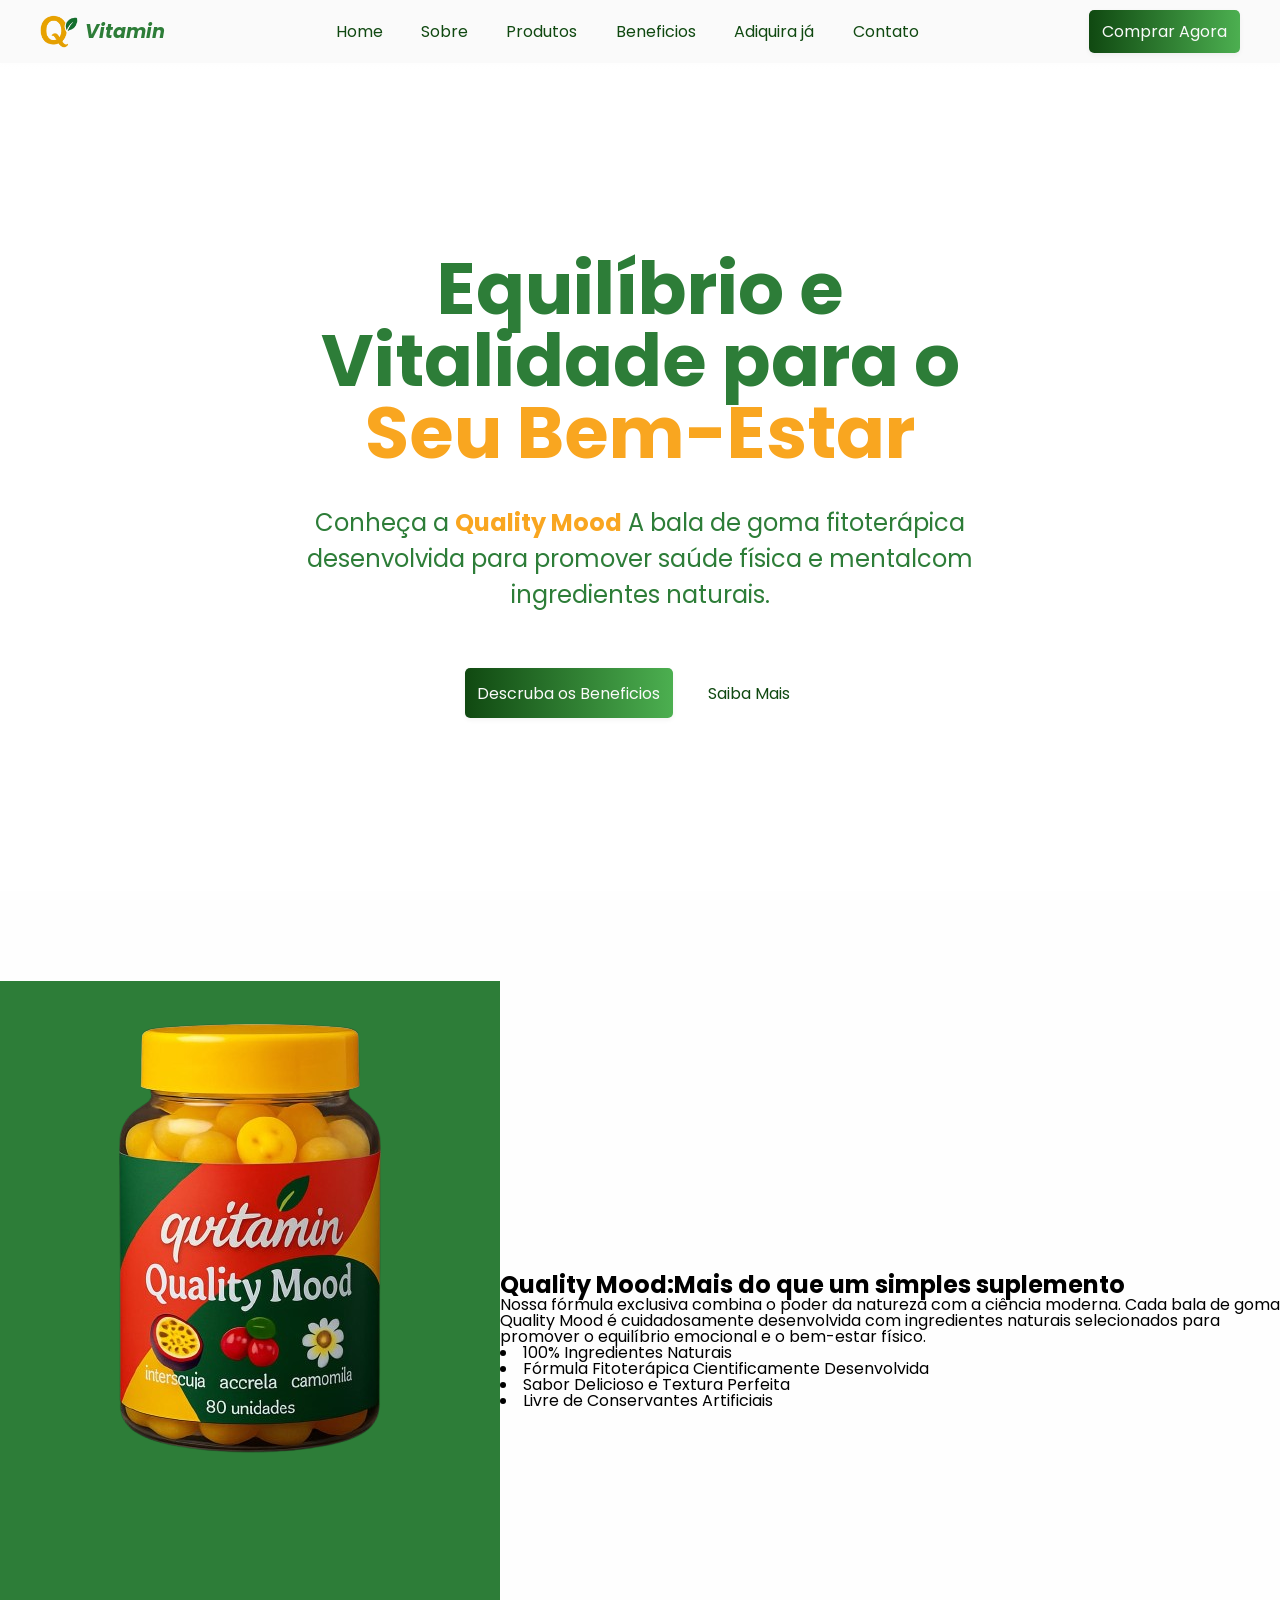
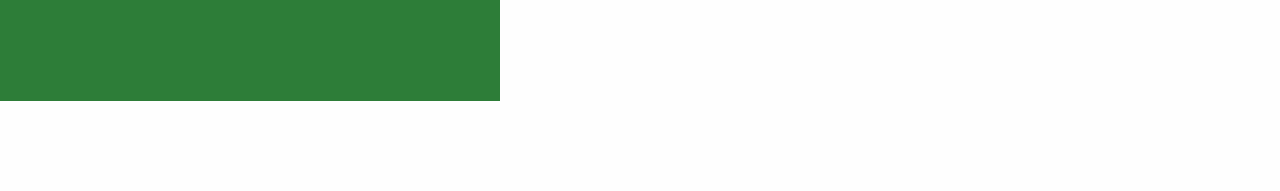
==== src/index.html @ 5e4db351 "create" ====
<!DOCTYPE html>
<html lang="pt-br">

<head>
    <meta charset="UTF-8">
    <meta name="viewport" content="width=device-width, initial-scale=1.0">
    <meta name="description" content="Qvitamin apresenta o Quality Mood, a bala de goma fitoterápica feita com ingredientes naturais como maracujá, acerola e camomila. Promove equilíbrio, bem-estar, mais disposição e tranquilidade no dia a dia. Descubra uma forma saudável e deliciosa de cuidar de você.">
    <link rel="stylesheet" href="../css/reset.css">
    <link rel="stylesheet" href="../css/style.css">
    <link rel="stylesheet" href="../css/default.css">
    <link rel="preconnect" href="https://fonts.googleapis.com">
    <link rel="preconnect" href="https://fonts.gstatic.com" crossorigin>
    <link href="https://fonts.googleapis.com/css2?family=Poppins:ital,wght@0,100;0,200;0,300;0,400;0,500;0,600;0,700;0,800;0,900;1,100;1,200;1,300;1,400;1,500;1,600;1,700;1,800;1,900&display=swap" rel="stylesheet">
    <title>QVitamin</title>
</head>

<body>
    <header>
        <nav>
            <div class="logo">
                <img src="../assets/img/logo.png" alt="Logo da QVitamin">
                <span>Vitamin</span>
            </div>
            <ul>
                <li><a href="#">Home</a></li>
                <li><a href="#">Sobre</a></li>
                <li><a href="#">Produtos</a></li>
                <li><a href="#">Beneficios</a></li>
                <li><a href="#">Adiquira já</a></li>
                <li><a href="#">Contato</a></li>
            </ul>
            <a href="#" class="btn_default">Comprar Agora</a>
        </nav>
    </header>
    <main>
        <section class="hero">
            <div class="hero-section">
                <h1>Equilíbrio e Vitalidade para o <span>Seu Bem-Estar</span></h1>
                <p>Conheça a <span>Quality Mood</span> A bala de goma fitoterápica desenvolvida
                    para promover saúde física e mentalcom ingredientes naturais.</p>
                <a href="#" class="btn_default">Descruba os Beneficios</a>
                <a href="#" class="btn_second">Saiba Mais</a>
            </div>
        </section>
        <section class="section-about">
            <figure>
                <img src="../assets/img/real-product.png" alt="Imagem do produto Quality Mood">
            </figure>
            <aside class="text-about">
                <h2>Quality Mood:Mais do que um simples suplemento</h2>
                <p>
                    Nossa fórmula exclusiva combina o poder da natureza com a ciência moderna. Cada bala de goma 
                    Quality Mood é cuidadosamente desenvolvida com ingredientes naturais selecionados para promover 
                    o equilíbrio emocional e o bem-estar físico.
                </p>
                <li>100% Ingredientes Naturais</li>
                <li>Fórmula Fitoterápica Cientificamente Desenvolvida</li>
                <li>Sabor Delicioso e Textura Perfeita</li>
                <li>Livre de Conservantes Artificiais</li>
            </aside>
        </section>
    </main>
    <footer>

    </footer>
</body>

</html>
---- css/style.css ----
/* Animação para o Texto */
@keyframes fadeUp {
    from {
        opacity: 0;
        transform: translateY(2vi);
        /* começa mais abaixo */
    }

    to {
        opacity: 1;
        transform: translateY(0);
        /* posição normal */
    }
}

/* Global Styles */
body {
    font-family: 'Poppins', sans-serif;
    margin: 0;
    padding: 0;
}

/* Header Styles */
header {
    background-color: #fafafa;
    color: #104911;
    text-align: center;
    padding: 10px 40px;
    box-shadow: 0 2px 5px rgba(0, 0, 0, 0.05);
}
nav {
    display: flex;
    justify-content: space-between;
    align-items: center;
}
nav ul {
    list-style: none;
    display: flex;
    gap: 3vi;
}
nav ul li a {
    text-decoration: none;
    font-size: 1rem;
    transition: color 0.3s;
    color: #104911;
}
nav ul li a:hover {
    color: #4CAF50;
    font-weight: bold;
}

/*Logo Styles*/
.logo {
    display: flex;
    align-items: center;
    gap: 0.5vi;
}
.logo img {
    width: 3vi;
}
.logo span {
    font-weight: bold;
    font-style: italic;
    color: #2d7d38;
    font-size: 1.2rem;
}

/* Button Styles */
.btn_default {
    background: linear-gradient(90deg, #104911, #4CAF50);
    color: #fafafa;
    padding: 1.5vb 1vi;
    border-radius: 0.4vi;
    box-shadow: 0 2px 5px rgba(0, 0, 0, 0.05);
    text-decoration: none;
    transition: 0.5s;
}
.btn_default:hover {
    transform: scale(1.02);
    transition: 0.3s;
    font-weight: bold;
}

/* Main Content Styles */
.hero {
    width: 100vi;
    height: 92vb;
    display: flex;
    align-items: center;
    flex-direction: column;
    justify-content: center;
    background-image: linear-gradient(rgba(255, 255, 255, 0.933), rgba(255, 255, 255, 0.801)), url(../assets/img/img_Content_1.jpg);
    background-size: cover;
    background-position: center;
    background-repeat: no-repeat;
    background-attachment: fixed;
}
.hero-section {
    width: 55vi;
    text-align: center;
    position: relative;
    color: #2d7d38;
}
.hero-section h1 {
    font-size: 4.5rem;
    margin-bottom: 4vb;
    animation: fadeUp 1.5s ease-out;
}
.hero-section h1 span {
    color: #F9A620;
}
.hero-section p {
    font-size: 1.5rem;
    line-height: 2rem;
    line-height: 1.5;
    margin-bottom: 8vb;
    animation: fadeUp 1.5s ease-out;
}
.hero-section p span {
    font-weight: bold;
    color: #F9A620;
}
.hero-section a {
    margin: 0.2vi;
}
.btn_second {
    background: rgba(255, 255, 255, 0.9);
    color: #104911;
    padding: 1.5vb 2vi;
    border-radius: 6px;
    text-decoration: none;
    transition: 0.5s;
}
.btn_second:hover {
    background: #F9A620;
    color: #fafafa;
    transform: scale(1.02);
    transition: 0.3s;
    font-weight: bold;
}

/*Section-About */
.section-about {
    width: 100vi;
    height: 100vb;
    display: flex;
    align-items: center;
    justify-content: center;
    background-color: #fefefe;
}
.section-about figure {
    width: 55vi;
    height: 80vb;
    background-color: #2d7d38;
}
---- css/default.css ----
h1 {
  font-size: 2rem; /* tamanho base para qualquer h1 */
  font-weight: bold;
}

h2 {
  font-size: 1.5rem;
  font-weight: bold;
}

h3 {
  font-size: 1.25rem;
  font-weight: bold;
}
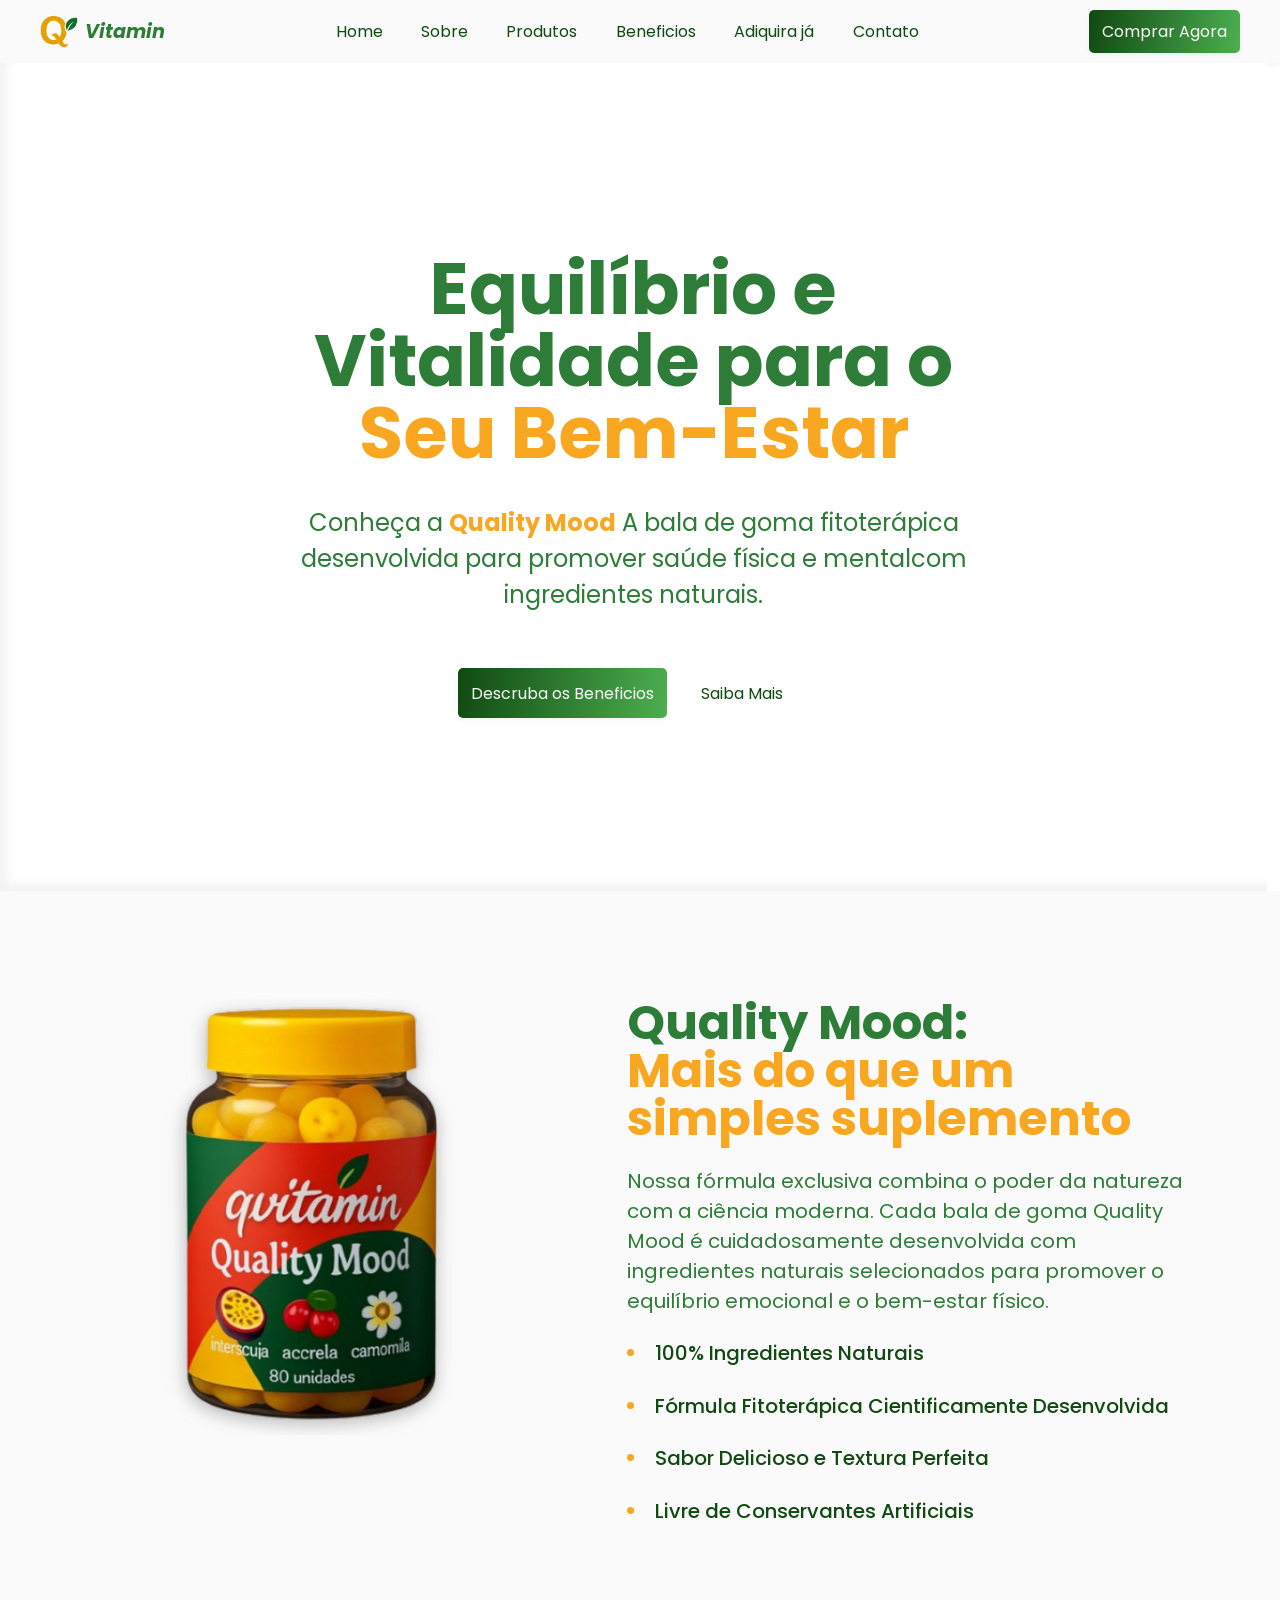
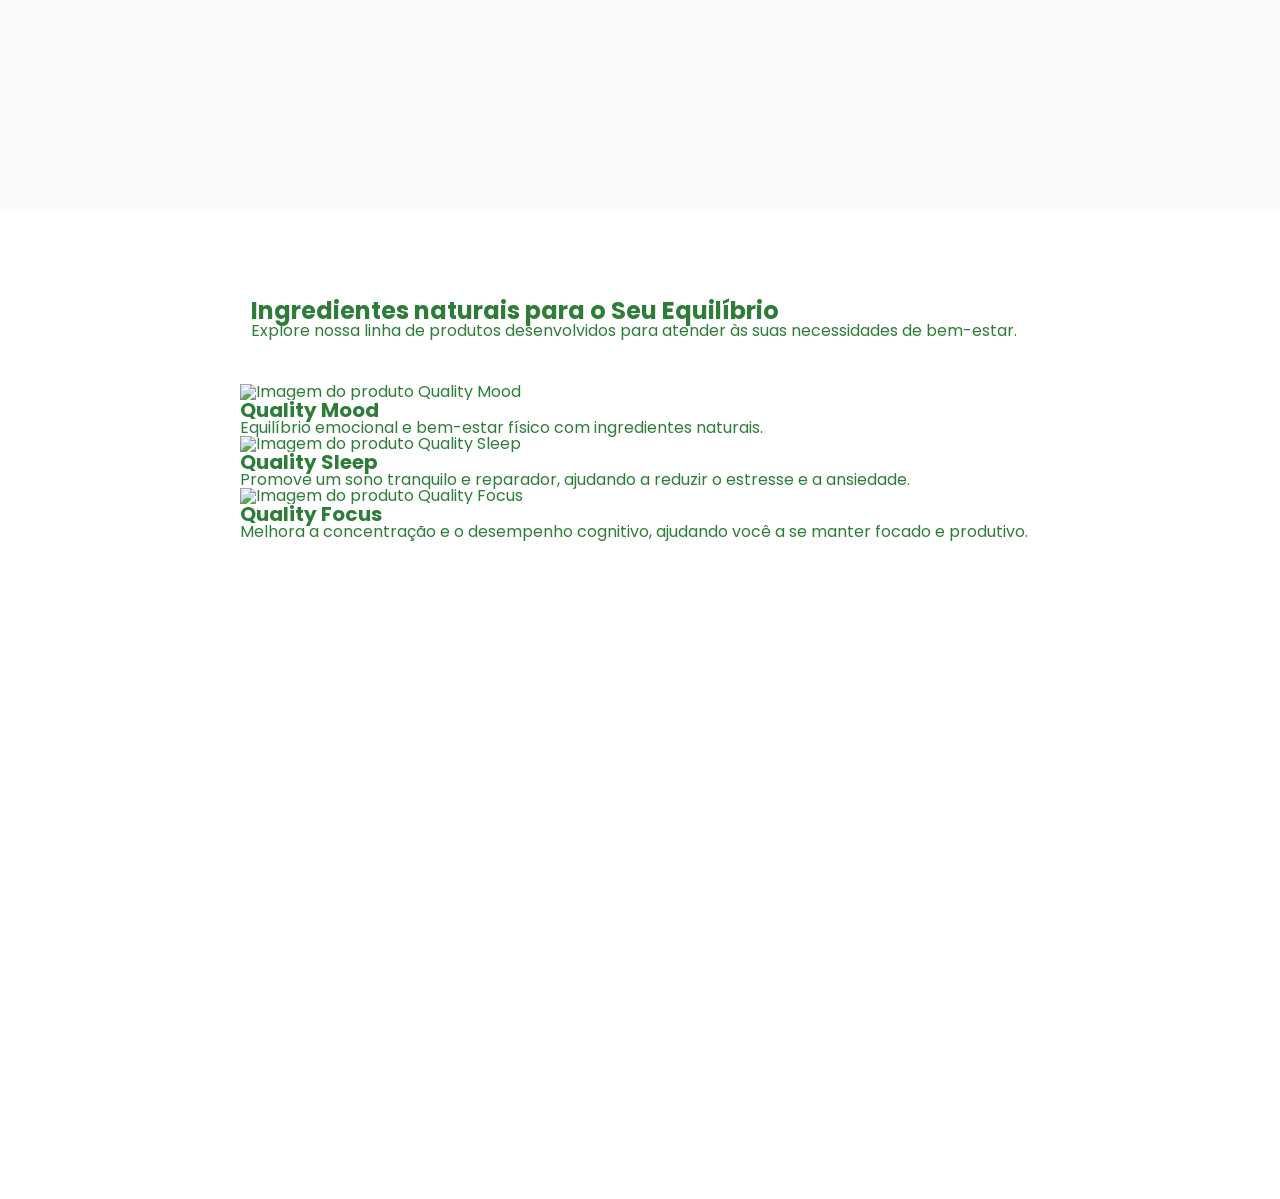
==== commit e5fabfba: "section-products" ====
--- a/src/index.html
+++ b/src/index.html
@@ -15,7 +15,7 @@
 </head>
 
 <body>
-    <header>
+    <header class="header-default">
         <nav>
             <div class="logo">
                 <img src="../assets/img/logo.png" alt="Logo da QVitamin">
@@ -44,10 +44,11 @@
         </section>
         <section class="section-about">
             <figure>
-                <img src="../assets/img/real-product.png" alt="Imagem do produto Quality Mood">
+                <img src="../assets/img/real-product.svg" alt="Imagem do produto Quality Mood">
             </figure>
-            <aside class="text-about">
-                <h2>Quality Mood:Mais do que um simples suplemento</h2>
+            <aside>
+                <h2>Quality Mood:</h2>  
+                <h2><span>Mais do que um simples suplemento</span></h2>
                 <p>
                     Nossa fórmula exclusiva combina o poder da natureza com a ciência moderna. Cada bala de goma 
                     Quality Mood é cuidadosamente desenvolvida com ingredientes naturais selecionados para promover 
@@ -59,6 +60,33 @@
                 <li>Livre de Conservantes Artificiais</li>
             </aside>
         </section>
+        <section class="section-products">
+            <header>
+                <h2>
+                    Ingredientes naturais
+                    <span>para o Seu Equilíbrio</span>
+                </h2>
+                <p>Explore nossa linha de produtos desenvolvidos para atender às suas necessidades de bem-estar.</p>
+            </header>
+            <div class="product-cards">
+                <article class="card">
+                    <img src="../assets/img/product-1.svg" alt="Imagem do produto Quality Mood">
+                    <h3>Quality Mood</h3>
+                    <p>Equilíbrio emocional e bem-estar físico com ingredientes naturais.</p>
+                </article>
+                <article class="card">
+                    <img src="../assets/img/product-2.svg" alt="Imagem do produto Quality Sleep">
+                    <h3>Quality Sleep</h3>
+                    <p>Promove um sono tranquilo e reparador, ajudando a reduzir o estresse e a ansiedade.</p>
+                </article>
+                <article class="card">
+                    <img src="../assets/img/product-3.svg" alt="Imagem do produto Quality Focus">
+                    <h3>Quality Focus</h3>
+                    <p>Melhora a concentração e o desempenho cognitivo, ajudando você a se manter focado e produtivo.</p>
+                </article>
+            </div>
+            
+        </section>
     </main>
     <footer>
 
--- a/css/style.css
+++ b/css/style.css
@@ -2,10 +2,9 @@
 @keyframes fadeUp {
     from {
         opacity: 0;
-        transform: translateY(2vi);
+        transform: translateY(2vw);
         /* começa mais abaixo */
     }
-
     to {
         opacity: 1;
         transform: translateY(0);
@@ -21,7 +20,7 @@
 }
 
 /* Header Styles */
-header {
+.header-default {
     background-color: #fafafa;
     color: #104911;
     text-align: center;
@@ -36,7 +35,7 @@
 nav ul {
     list-style: none;
     display: flex;
-    gap: 3vi;
+    gap: 3vw;
 }
 nav ul li a {
     text-decoration: none;
@@ -53,10 +52,10 @@
 .logo {
     display: flex;
     align-items: center;
-    gap: 0.5vi;
+    gap: 0.5vw;
 }
 .logo img {
-    width: 3vi;
+    width: 3vw;
 }
 .logo span {
     font-weight: bold;
@@ -67,10 +66,10 @@
 
 /* Button Styles */
 .btn_default {
-    background: linear-gradient(90deg, #104911, #4CAF50);
+    background: linear-gradient(99deg, #104911, #4CAF50);
     color: #fafafa;
-    padding: 1.5vb 1vi;
-    border-radius: 0.4vi;
+    padding: 1.5vh 1vw;
+    border-radius: 0.4vw;
     box-shadow: 0 2px 5px rgba(0, 0, 0, 0.05);
     text-decoration: none;
     transition: 0.5s;
@@ -83,8 +82,8 @@
 
 /* Main Content Styles */
 .hero {
-    width: 100vi;
-    height: 92vb;
+    width: 99vw;
+    height: 92vh;
     display: flex;
     align-items: center;
     flex-direction: column;
@@ -94,16 +93,17 @@
     background-position: center;
     background-repeat: no-repeat;
     background-attachment: fixed;
+    box-shadow: inset 7px -7px 10px rgba(0, 0, 0, 0.05);
 }
 .hero-section {
-    width: 55vi;
+    width: 55vw;
     text-align: center;
     position: relative;
     color: #2d7d38;
 }
 .hero-section h1 {
     font-size: 4.5rem;
-    margin-bottom: 4vb;
+    margin-block-end: 4vh;
     animation: fadeUp 1.5s ease-out;
 }
 .hero-section h1 span {
@@ -113,7 +113,7 @@
     font-size: 1.5rem;
     line-height: 2rem;
     line-height: 1.5;
-    margin-bottom: 8vb;
+    margin-block-end: 8vh;
     animation: fadeUp 1.5s ease-out;
 }
 .hero-section p span {
@@ -121,12 +121,12 @@
     color: #F9A620;
 }
 .hero-section a {
-    margin: 0.2vi;
+    margin: 0.2vw;
 }
 .btn_second {
     background: rgba(255, 255, 255, 0.9);
     color: #104911;
-    padding: 1.5vb 2vi;
+    padding: 1.5vh 2vw;
     border-radius: 6px;
     text-decoration: none;
     transition: 0.5s;
@@ -141,15 +141,70 @@
 
 /*Section-About */
 .section-about {
-    width: 100vi;
-    height: 100vb;
-    display: flex;
-    align-items: center;
+    /* width: 99vw; */
+    height: 90vh;
+    display: flex;
+    padding-block-start: 12vh;
     justify-content: center;
-    background-color: #fefefe;
+    background-color: #fafafa;
+    gap: 3vw;
+    color: #2d7d38;
 }
 .section-about figure {
-    width: 55vi;
-    height: 80vb;
-    background-color: #2d7d38;
+    width: 40vw;
+    height: 80vh;
+    display: flex;
+    align-items: start;
+    justify-content: center;
+    /* background-color: #ccc;
+    border-radius: 1vw;
+    box-shadow: 0px 0px 20px 10px rgba(0, 0, 0, 0.05); */
+}
+.section-about figure img {
+    width: 35vw;
+}
+.section-about aside{
+    width: 45vw;
+    padding: 0 2vw;
+    /* background-color: aqua; */
+}
+.section-about aside h2 {
+    font-size: 3rem;
+    color: #2d7d38;
+    animation: fadeUp 1.5s ease-out;
+
+}
+.section-about h2 span {
+    color: #F9A620;
+}
+.section-about p {
+    font-size: 1.25rem;
+    line-height: 2rem;
+    line-height: 1.5;
+    margin-block-start: 2.5vh;
+    animation: fadeUp 1.5s ease-out;
+}
+.section-about aside li{
+    list-style: inside;
+    margin-block-start: 2.5vh;
+    line-height: 1.5;
+    font-size: 1.25rem;
+    font-weight: 500;
+    color: #104911;
+}
+.section-about aside li::marker{
+    color: #F9A620;
+}
+
+/* Product Section */
+.section-products {
+    width: 99vw;
+    min-height: 90vh;
+    display: flex;
+    flex-direction: column;
+    align-items: center;
+    padding-block: 10vh;
+    background-color: #fff;
+    gap: 5vh;
+    color: #2d7d38;
 }
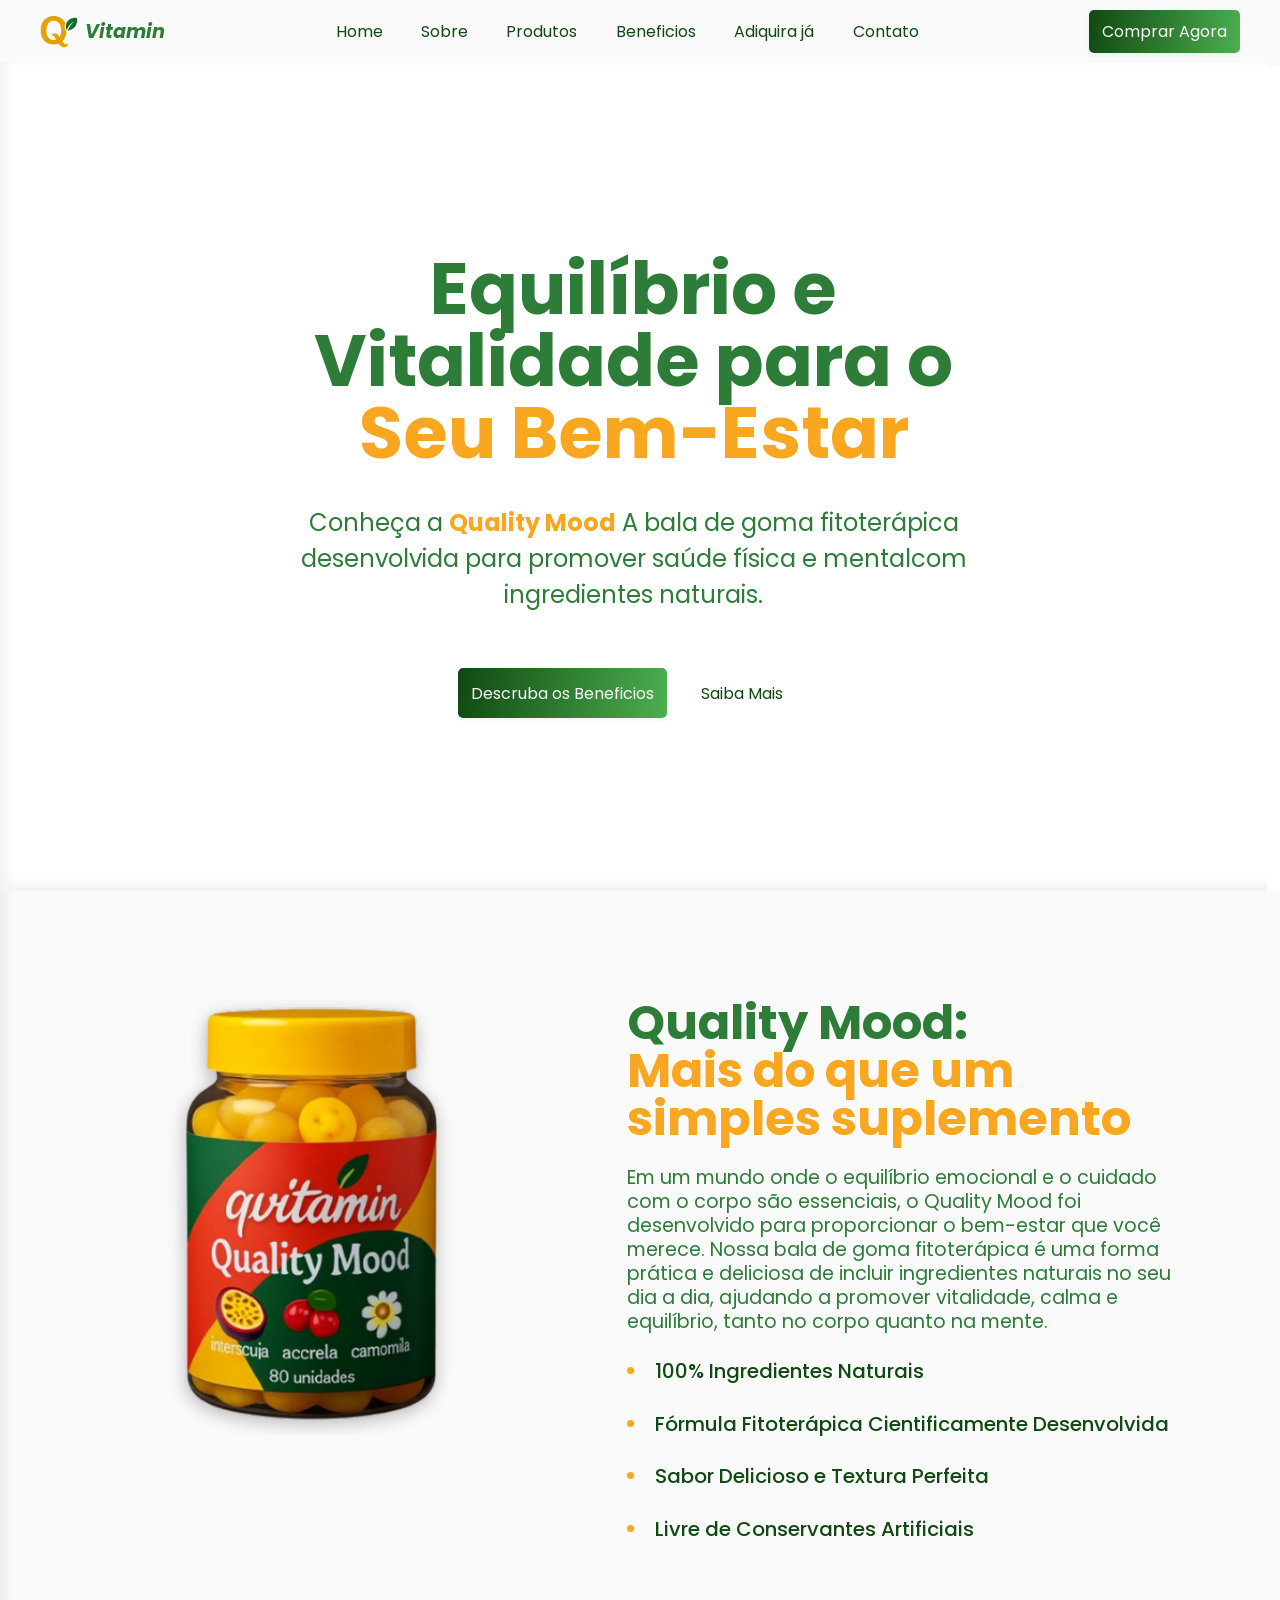
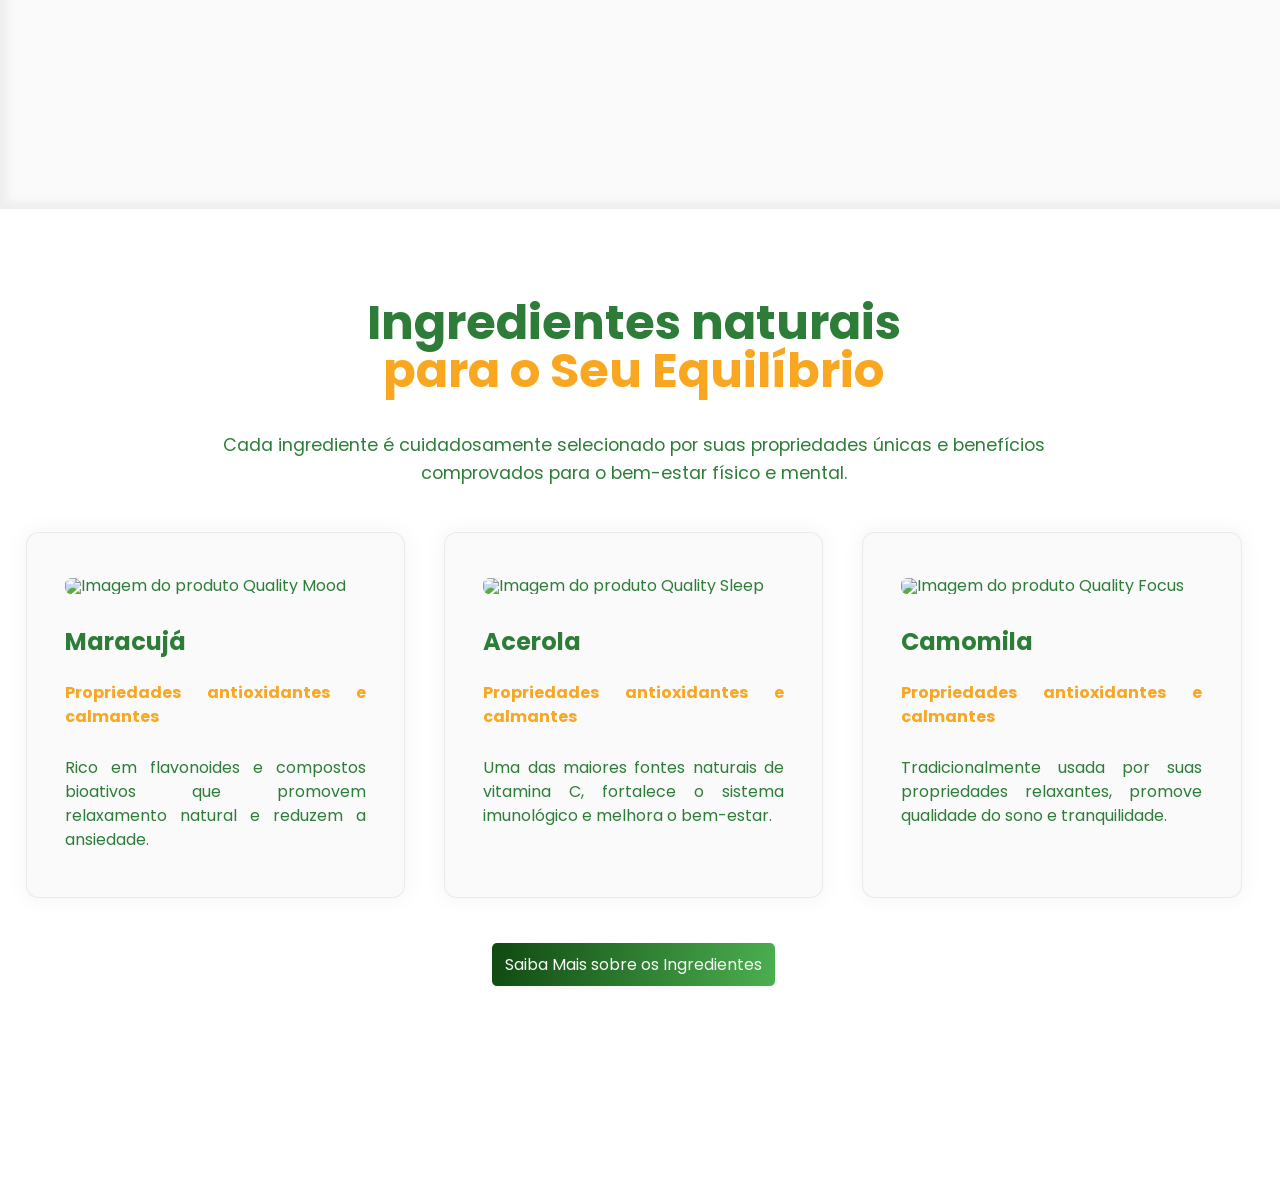
==== commit d887aee1: "concluindo a section products" ====
--- a/src/index.html
+++ b/src/index.html
@@ -4,17 +4,20 @@
 <head>
     <meta charset="UTF-8">
     <meta name="viewport" content="width=device-width, initial-scale=1.0">
-    <meta name="description" content="Qvitamin apresenta o Quality Mood, a bala de goma fitoterápica feita com ingredientes naturais como maracujá, acerola e camomila. Promove equilíbrio, bem-estar, mais disposição e tranquilidade no dia a dia. Descubra uma forma saudável e deliciosa de cuidar de você.">
+    <meta name="description"
+        content="Qvitamin apresenta o Quality Mood, a bala de goma fitoterápica feita com ingredientes naturais como maracujá, acerola e camomila. Promove equilíbrio, bem-estar, mais disposição e tranquilidade no dia a dia. Descubra uma forma saudável e deliciosa de cuidar de você.">
     <link rel="stylesheet" href="../css/reset.css">
     <link rel="stylesheet" href="../css/style.css">
     <link rel="stylesheet" href="../css/default.css">
     <link rel="preconnect" href="https://fonts.googleapis.com">
     <link rel="preconnect" href="https://fonts.gstatic.com" crossorigin>
-    <link href="https://fonts.googleapis.com/css2?family=Poppins:ital,wght@0,100;0,200;0,300;0,400;0,500;0,600;0,700;0,800;0,900;1,100;1,200;1,300;1,400;1,500;1,600;1,700;1,800;1,900&display=swap" rel="stylesheet">
+    <link
+        href="https://fonts.googleapis.com/css2?family=Poppins:ital,wght@0,100;0,200;0,300;0,400;0,500;0,600;0,700;0,800;0,900;1,100;1,200;1,300;1,400;1,500;1,600;1,700;1,800;1,900&display=swap"
+        rel="stylesheet">
     <title>QVitamin</title>
 </head>
 
-<body>
+<body id="home">
     <header class="header-default">
         <nav>
             <div class="logo">
@@ -22,9 +25,9 @@
                 <span>Vitamin</span>
             </div>
             <ul>
-                <li><a href="#">Home</a></li>
-                <li><a href="#">Sobre</a></li>
-                <li><a href="#">Produtos</a></li>
+                <li><a href="#home">Home</a></li>
+                <li><a href="#about">Sobre</a></li>
+                <li><a href="#products">Produtos</a></li>
                 <li><a href="#">Beneficios</a></li>
                 <li><a href="#">Adiquira já</a></li>
                 <li><a href="#">Contato</a></li>
@@ -42,17 +45,18 @@
                 <a href="#" class="btn_second">Saiba Mais</a>
             </div>
         </section>
-        <section class="section-about">
+        <section class="section-about" id="about">
             <figure>
                 <img src="../assets/img/real-product.svg" alt="Imagem do produto Quality Mood">
             </figure>
             <aside>
-                <h2>Quality Mood:</h2>  
-                <h2><span>Mais do que um simples suplemento</span></h2>
+                <h2 class="subtitle">Quality Mood:</h2>
+                <h2 class="subtitle"><span>Mais do que um simples suplemento</span></h2>
                 <p>
-                    Nossa fórmula exclusiva combina o poder da natureza com a ciência moderna. Cada bala de goma 
-                    Quality Mood é cuidadosamente desenvolvida com ingredientes naturais selecionados para promover 
-                    o equilíbrio emocional e o bem-estar físico.
+                    Em um mundo onde o equilíbrio emocional e o cuidado com o corpo são essenciais, o Quality Mood foi
+                    desenvolvido para proporcionar o bem-estar que você merece. Nossa bala de goma fitoterápica é uma
+                    forma prática e deliciosa de incluir ingredientes naturais no seu dia a dia, ajudando a promover
+                    vitalidade, calma e equilíbrio, tanto no corpo quanto na mente.
                 </p>
                 <li>100% Ingredientes Naturais</li>
                 <li>Fórmula Fitoterápica Cientificamente Desenvolvida</li>
@@ -60,32 +64,39 @@
                 <li>Livre de Conservantes Artificiais</li>
             </aside>
         </section>
-        <section class="section-products">
+        <section class="section-products" id="products">
             <header>
-                <h2>
-                    Ingredientes naturais
-                    <span>para o Seu Equilíbrio</span>
-                </h2>
-                <p>Explore nossa linha de produtos desenvolvidos para atender às suas necessidades de bem-estar.</p>
+                <h2 class="subtitle">Ingredientes naturais</h2>
+                <h2 class="subtitle"><span>para o Seu Equilíbrio</span></h2>
+                <p>Cada ingrediente é cuidadosamente selecionado por suas propriedades únicas e benefícios</p>
+                <p>comprovados para o bem-estar físico e mental.</p>
             </header>
-            <div class="product-cards">
-                <article class="card">
-                    <img src="../assets/img/product-1.svg" alt="Imagem do produto Quality Mood">
-                    <h3>Quality Mood</h3>
-                    <p>Equilíbrio emocional e bem-estar físico com ingredientes naturais.</p>
+            <div>
+                <article>
+                    <img src="../assets/img/img_product_maracurjá.jpg" alt="Imagem do produto Quality Mood">
+                    <h2>Maracujá</h2>
+                    <p><span>Propriedades antioxidantes e calmantes</span></p>
+                    <p>Rico em flavonoides e compostos bioativos que promovem relaxamento natural e reduzem a ansiedade.
+                    </p>
                 </article>
-                <article class="card">
-                    <img src="../assets/img/product-2.svg" alt="Imagem do produto Quality Sleep">
-                    <h3>Quality Sleep</h3>
-                    <p>Promove um sono tranquilo e reparador, ajudando a reduzir o estresse e a ansiedade.</p>
+                <article>
+                    <img src="../assets/img/img_product_acerola_3.jpg" alt="Imagem do produto Quality Sleep">
+                    <h2>Acerola</h2>
+                    <p><span>Propriedades antioxidantes e calmantes</span></p>
+                    <p>Uma das maiores fontes naturais de vitamina C, fortalece o sistema imunológico e melhora o
+                        bem-estar.</p>
                 </article>
-                <article class="card">
-                    <img src="../assets/img/product-3.svg" alt="Imagem do produto Quality Focus">
-                    <h3>Quality Focus</h3>
-                    <p>Melhora a concentração e o desempenho cognitivo, ajudando você a se manter focado e produtivo.</p>
+                <article>
+                    <img src="../assets/img/img_product_camomila.jpg" alt="Imagem do produto Quality Focus">
+                    <h2>Camomila</h2>
+                    <p><span>Propriedades antioxidantes e calmantes</span></p>
+                    <p>Tradicionalmente usada por suas propriedades relaxantes, promove qualidade do sono e
+                        tranquilidade.</p>
                 </article>
             </div>
-            
+            <div class="btn_center">
+                <a href="#" class="btn_default">Saiba Mais sobre os Ingredientes</a>
+            </div>
         </section>
     </main>
     <footer>
--- a/css/style.css
+++ b/css/style.css
@@ -18,7 +18,6 @@
     margin: 0;
     padding: 0;
 }
-
 /* Header Styles */
 .header-default {
     background-color: #fafafa;
@@ -149,6 +148,7 @@
     background-color: #fafafa;
     gap: 3vw;
     color: #2d7d38;
+    box-shadow: inset 7px -7px 10px rgba(0, 0, 0, 0.05);
 }
 .section-about figure {
     width: 40vw;
@@ -168,21 +168,10 @@
     padding: 0 2vw;
     /* background-color: aqua; */
 }
-.section-about aside h2 {
-    font-size: 3rem;
-    color: #2d7d38;
-    animation: fadeUp 1.5s ease-out;
-
-}
-.section-about h2 span {
-    color: #F9A620;
-}
 .section-about p {
-    font-size: 1.25rem;
-    line-height: 2rem;
-    line-height: 1.5;
+    font-size: 1.2rem;
+    line-height: 1.5rem;
     margin-block-start: 2.5vh;
-    animation: fadeUp 1.5s ease-out;
 }
 .section-about aside li{
     list-style: inside;
@@ -199,12 +188,66 @@
 /* Product Section */
 .section-products {
     width: 99vw;
-    min-height: 90vh;
+    height: 90vh;
     display: flex;
     flex-direction: column;
     align-items: center;
+    text-align: center;
     padding-block: 10vh;
     background-color: #fff;
-    gap: 5vh;
-    color: #2d7d38;
+    color: #2d7d38;
+}
+.section-products header{
+    width: 99vw;
+}
+.section-products header h2 span{
+    display: block;
+    margin-block-end: 4vh;
+}
+.section-products p{
+    font-size: 1.1rem;
+    line-height: 1.75rem;
+    animation: fadeUp 1.5s ease-out;
+}
+.section-products div{
+    width: 95vw;
+    padding: 5vh 0;
+    display: flex;
+    gap: 3vw;
+    justify-content: space-between;
+}
+.section-products article{
+    width: 30vw;
+    padding: 5vh 3vw;
+    border-radius: 1vw;
+    background-color: #fafafa;
+    border: solid 1px #cccccc59;
+    text-align:justify;
+    box-shadow: 0px 0px 20px 5px rgba(0, 0, 0, 0.03);
+}
+.section-products article:hover{
+    transform: scale(1.02);
+    transition: 0.5s;
+    background-color: #f5ebe04b;
+    box-shadow: 0px 0px 10px 10px rgba(0, 0, 0, 0.05);
+}
+.section-products article img{
+    width: 23.5vw;
+    border-radius: 0.5vw;
+    margin-block-end: 4vh;
+}
+.section-products article p span{
+    font-weight: bold;
+    color: #F9A620;
+}
+.section-products article p{
+    font-size: 1rem;
+    line-height: 1.5rem;
+    margin-block-start: 3vh;
+    color: #2d7d38;
+}
+.section-products .btn_center{
+    display: flex;
+    justify-content: center;
+    padding: 0 0 5vh;
 }
--- a/css/default.css
+++ b/css/default.css
@@ -7,8 +7,15 @@
   font-size: 1.5rem;
   font-weight: bold;
 }
-
 h3 {
-  font-size: 1.25rem;
+  font-size: 1.3rem;
   font-weight: bold;
+}
+.subtitle {
+    font-size: 3rem;
+    color: #2d7d38;
+    animation: fadeUp 1.5s ease-out;
+}
+.subtitle span {
+    color: #F9A620;
 }
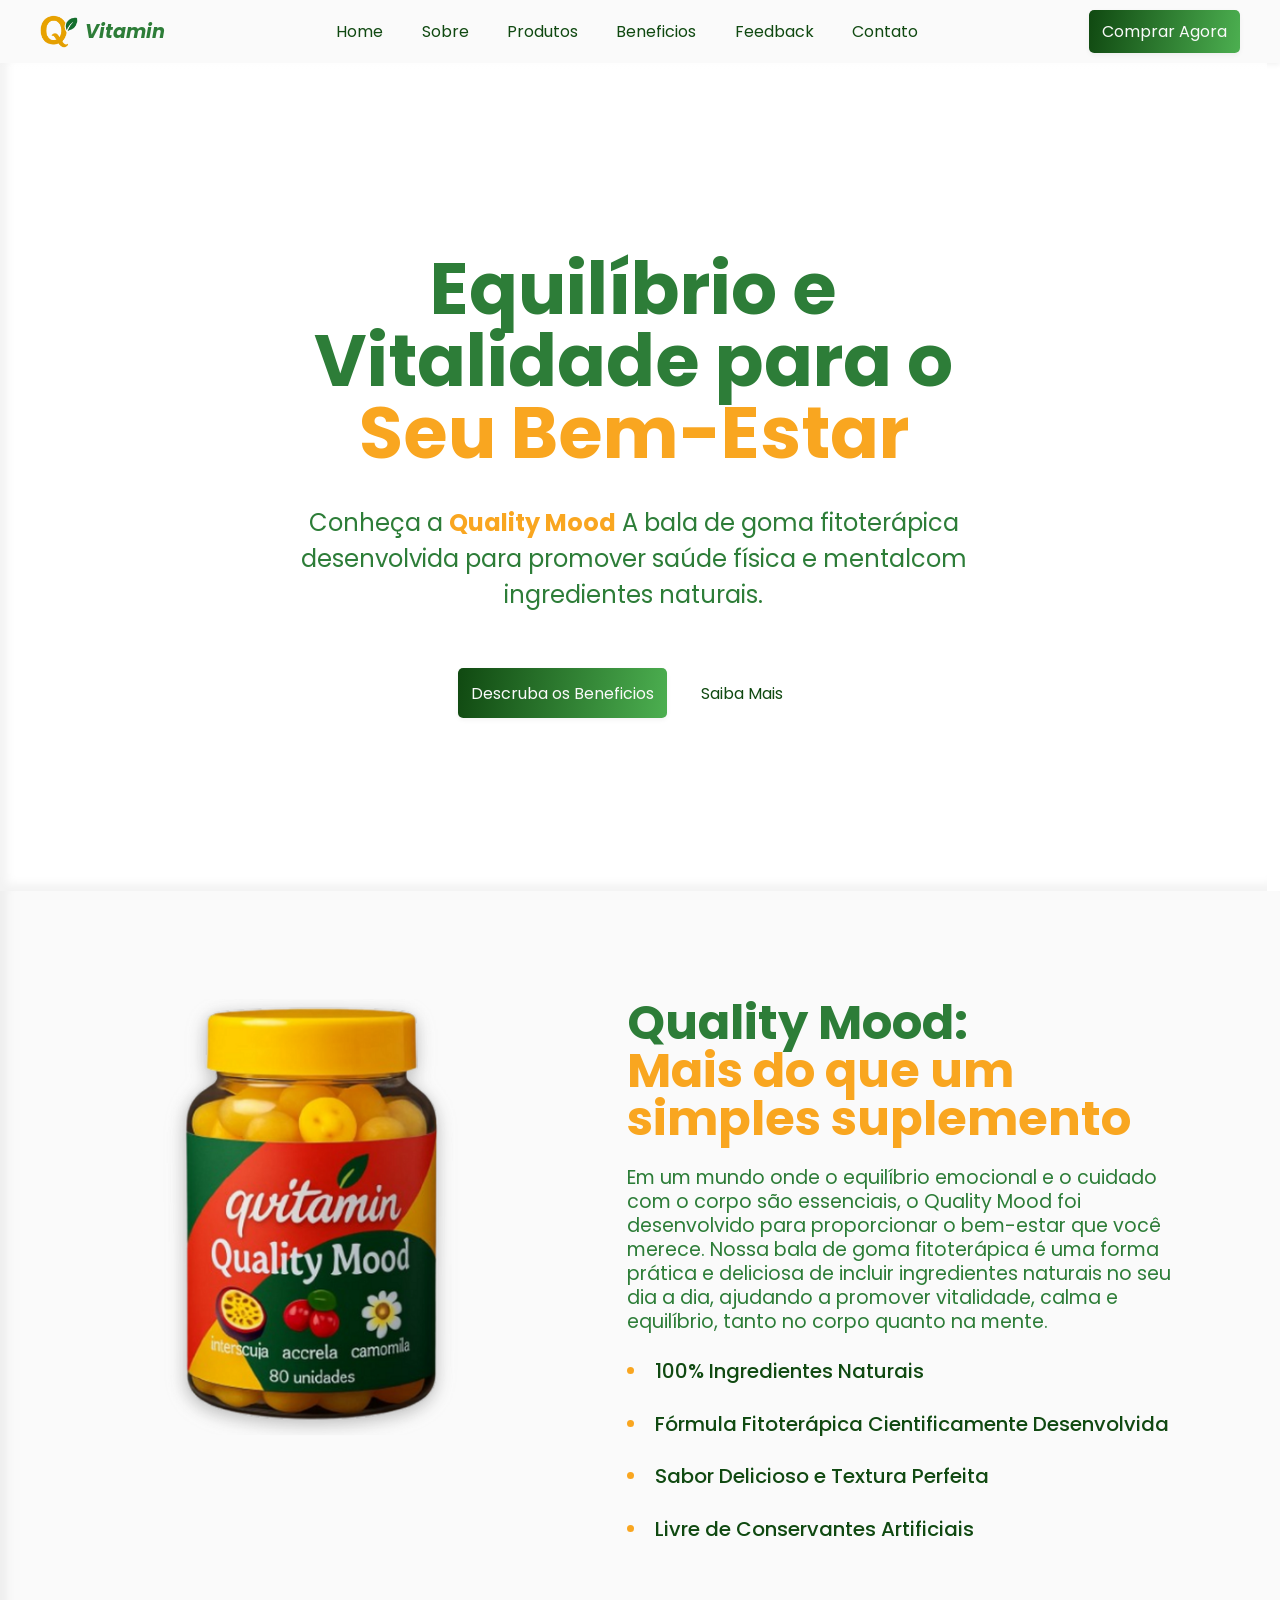
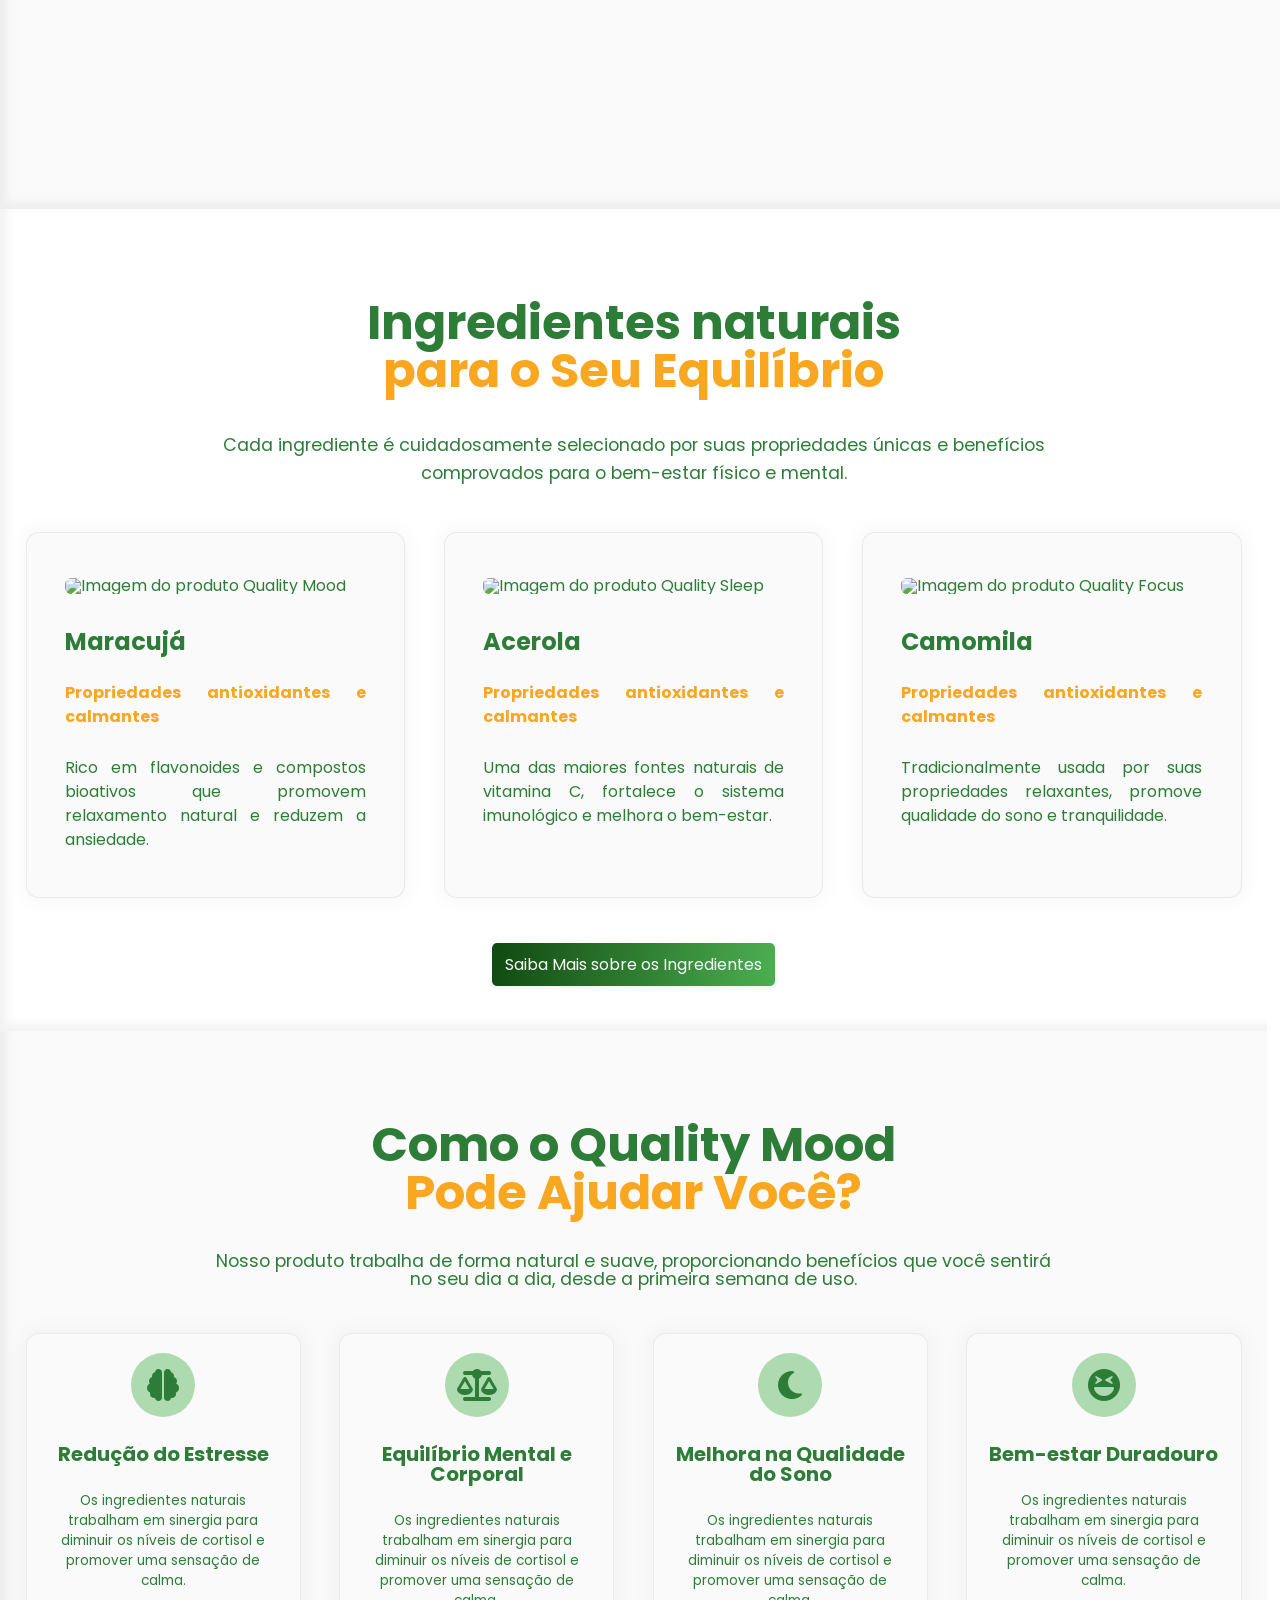
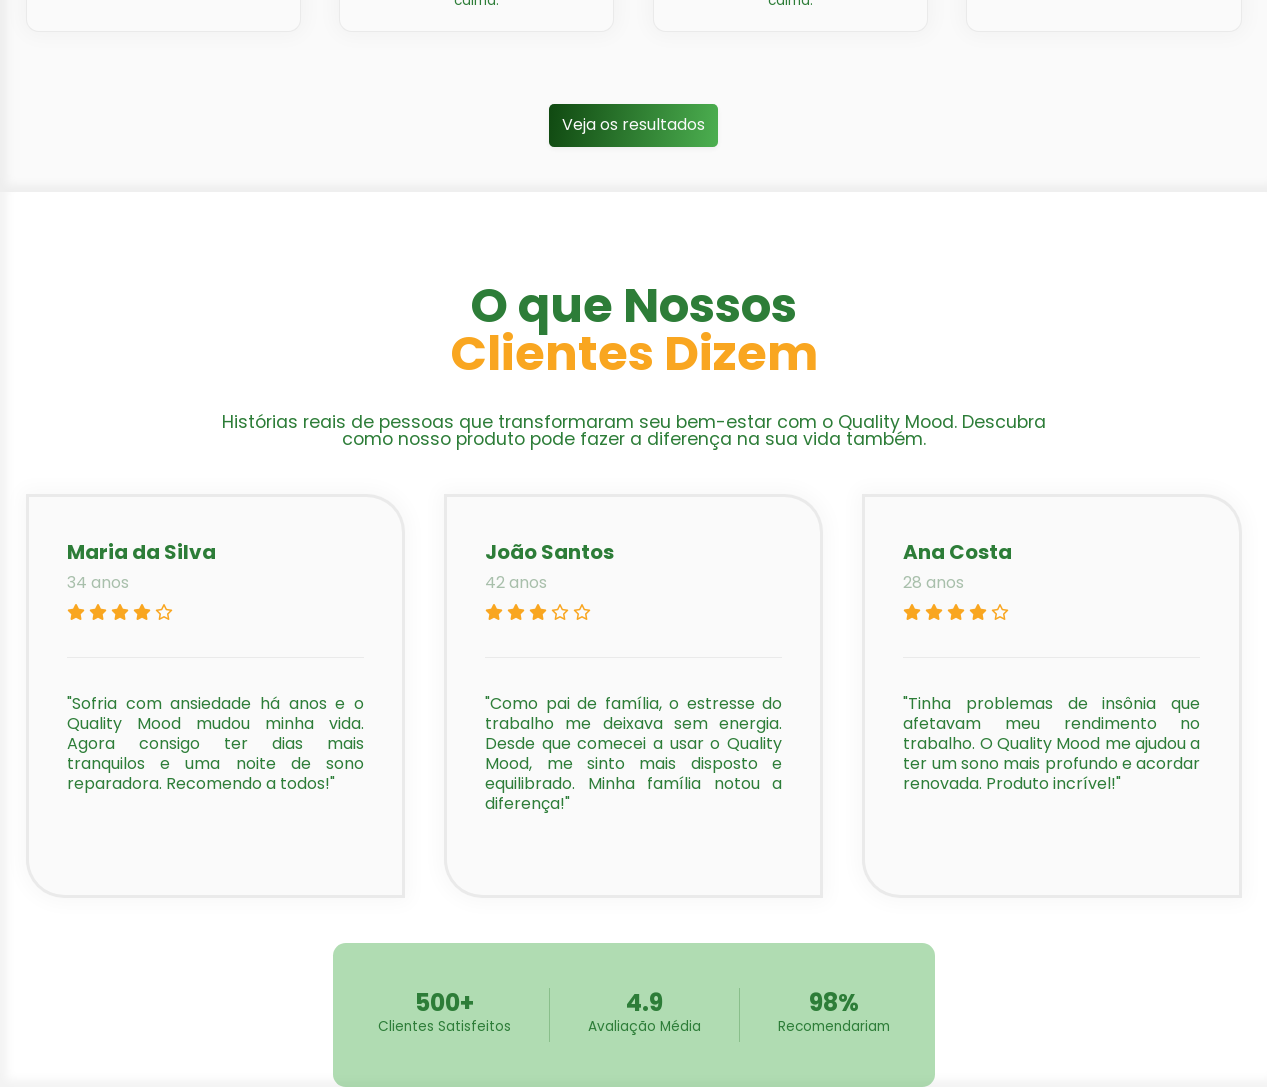
==== commit ef82aadc: "Concluindo a section results e feedbacks" ====
--- a/src/index.html
+++ b/src/index.html
@@ -6,9 +6,11 @@
     <meta name="viewport" content="width=device-width, initial-scale=1.0">
     <meta name="description"
         content="Qvitamin apresenta o Quality Mood, a bala de goma fitoterápica feita com ingredientes naturais como maracujá, acerola e camomila. Promove equilíbrio, bem-estar, mais disposição e tranquilidade no dia a dia. Descubra uma forma saudável e deliciosa de cuidar de você.">
+    <link rel="icon" type="image/png" href="../assets/img/logo.png">
     <link rel="stylesheet" href="../css/reset.css">
     <link rel="stylesheet" href="../css/style.css">
     <link rel="stylesheet" href="../css/default.css">
+    <link rel="stylesheet" href="https://cdnjs.cloudflare.com/ajax/libs/font-awesome/6.5.0/css/all.min.css">
     <link rel="preconnect" href="https://fonts.googleapis.com">
     <link rel="preconnect" href="https://fonts.gstatic.com" crossorigin>
     <link
@@ -28,8 +30,8 @@
                 <li><a href="#home">Home</a></li>
                 <li><a href="#about">Sobre</a></li>
                 <li><a href="#products">Produtos</a></li>
-                <li><a href="#">Beneficios</a></li>
-                <li><a href="#">Adiquira já</a></li>
+                <li><a href="#results">Beneficios</a></li>
+                <li><a href="#feedback">Feedback</a></li>
                 <li><a href="#">Contato</a></li>
             </ul>
             <a href="#" class="btn_default">Comprar Agora</a>
@@ -98,6 +100,116 @@
                 <a href="#" class="btn_default">Saiba Mais sobre os Ingredientes</a>
             </div>
         </section>
+        <section class="section-results" id="results">
+            <header>
+                <h2 class="subtitle">Como o Quality Mood</h2>
+                <h2 class="subtitle"><span>Pode Ajudar Você?</span></h2>
+                <p>Nosso produto trabalha de forma natural e suave, proporcionando benefícios que você sentirá</p>
+                <p>no seu dia a dia, desde a primeira semana de uso.</p>
+            </header>
+            <div>
+                <article>
+                    <i class="fa-solid fa-brain" alt="Icone Cerebro"></i>
+                    <h3>Redução do Estresse</h3>
+                    <p>Os ingredientes naturais trabalham em sinergia para diminuir os níveis de cortisol e promover uma
+                        sensação de calma.</p>
+                </article>
+                <article>
+                    <i class="fa-solid fa-scale-balanced" alt="Icone Balança"></i>
+                    <h3>Equilíbrio Mental e Corporal</h3>
+                    <p>Os ingredientes naturais trabalham em sinergia para diminuir os níveis de cortisol e promover uma
+                        sensação de calma.</p>
+                </article>
+                <article>
+                    <i class="fa-solid fa-moon" alt="Icone Lua"></i>
+                    <h3>Melhora na Qualidade do Sono</h3>
+                    <p>Os ingredientes naturais trabalham em sinergia para diminuir os níveis de cortisol e promover uma
+                        sensação de calma.</p>
+                </article>
+                <article>
+                    <i class="fa-solid fa-face-laugh-squint" alt="Icone happy"></i>
+                    <h3>Bem-estar Duradouro</h3>
+                    <p>Os ingredientes naturais trabalham em sinergia para diminuir os níveis de cortisol e promover uma
+                        sensação de calma.</p>
+                </article>
+            </div>
+            <div class="btn_center">
+                <a href="#" class="btn_default">Veja os resultados</a>
+            </div>
+        </section>
+        <section class="section-feedback" id="feedback">
+            <header>
+                <h2 class="subtitle">O que Nossos</h2>
+                <h2 class="subtitle"><span>Clientes Dizem</span></h2>
+                <p>Histórias reais de pessoas que transformaram seu bem-estar com o Quality Mood. Descubra</p>
+                <p>como nosso produto pode fazer a diferença na sua vida também.</p>
+            </header>
+            <div>
+                <article>
+                    <h3>Maria da Silva</h3>
+                    <p>34 anos</p>
+                    <span>
+                        <i class="fa-solid fa-star" alt="Icone Estrela"></i>
+                        <i class="fa-solid fa-star" alt="Icone Estrela"></i>
+                        <i class="fa-solid fa-star" alt="Icone Estrela"></i>
+                        <i class="fa-solid fa-star" alt="Icone Estrela"></i>
+                        <i class="fa-regular fa-star" alt="Icone Estrela"></i>
+                    </span>
+                    <span>
+                        <p>"Sofria com ansiedade há anos e o Quality Mood mudou minha vida. Agora consigo ter dias mais
+                            tranquilos e uma noite de sono reparadora. Recomendo a todos!"</p>
+                    </span>
+                </article>
+                <article>
+                    <h3>João Santos</h3>
+                    <p>42 anos</p>
+                    <span>
+                        <i class="fa-solid fa-star" alt="Icone Estrela"></i>
+                        <i class="fa-solid fa-star" alt="Icone Estrela"></i>
+                        <i class="fa-solid fa-star" alt="Icone Estrela"></i>
+                        <i class="fa-regular fa-star" alt="Icone Estrela"></i>
+                        <i class="fa-regular fa-star" alt="Icone Estrela"></i>
+                    </span>
+                    <span>
+                        <p>"Como pai de família, o estresse do trabalho me deixava sem energia. Desde que comecei a usar
+                            o
+                            Quality Mood, me sinto mais disposto e equilibrado. Minha família notou a diferença!"</p>
+                    </span>
+                </article>
+                <article>
+                    <h3>Ana Costa</h3>
+                    <p>28 anos</p>
+                    <span>
+                        <i class="fa-solid fa-star" alt="Icone Estrela"></i>
+                        <i class="fa-solid fa-star" alt="Icone Estrela"></i>
+                        <i class="fa-solid fa-star" alt="Icone Estrela"></i>
+                        <i class="fa-solid fa-star" alt="Icone Estrela"></i>
+                        <i class="fa-regular fa-star" alt="Icone Estrela"></i>
+                    </span>
+                    <span>
+                        <p>"Tinha problemas de insônia que afetavam meu rendimento no trabalho. O Quality Mood me ajudou
+                            a
+                            ter um sono mais profundo e acordar renovada. Produto incrível!"</p>
+                    </span>
+                </article>
+            </div>
+            <div class="card-media-feedback" id="">
+                <article>
+                    <h2>500+</h2>
+                    <p>Clientes Satisfeitos</p>
+                </article>
+                <span></span>
+                <article>
+                    <h2>4.9</h2>
+                    <p>Avaliação Média</p>
+                </article>
+                <span></span>
+                <article>
+                    <h2>98%</h2>
+                    <P>Recomendariam</P>
+                </article>
+            </div>
+        </section>
     </main>
     <footer>
 
--- a/css/style.css
+++ b/css/style.css
@@ -11,6 +11,9 @@
         /* posição normal */
     }
 }
+ html {
+    scroll-behavior: smooth;
+}
 
 /* Global Styles */
 body {
@@ -188,14 +191,14 @@
 /* Product Section */
 .section-products {
     width: 99vw;
-    height: 90vh;
-    display: flex;
-    flex-direction: column;
-    align-items: center;
-    text-align: center;
-    padding-block: 10vh;
+    display: flex;
+    flex-direction: column;
+    align-items: center;
+    text-align: center;
+    padding-block: 10vh 0;
     background-color: #fff;
     color: #2d7d38;
+    box-shadow: inset 7px -7px 10px rgba(0, 0, 0, 0.05);
 }
 .section-products header{
     width: 99vw;
@@ -226,8 +229,8 @@
     box-shadow: 0px 0px 20px 5px rgba(0, 0, 0, 0.03);
 }
 .section-products article:hover{
-    transform: scale(1.02);
-    transition: 0.5s;
+    transform: scale(1.05);
+    transition: 0.7s;
     background-color: #f5ebe04b;
     box-shadow: 0px 0px 10px 10px rgba(0, 0, 0, 0.05);
 }
@@ -250,4 +253,179 @@
     display: flex;
     justify-content: center;
     padding: 0 0 5vh;
+}
+
+/* Section Results */
+.section-results{
+    width: 99vw;
+    display: flex;
+    flex-direction: column;
+    align-items: center;
+    text-align: center;
+    padding-block: 10vh 0;
+    background-color: #fafafa;
+    color: #2d7d38;
+    box-shadow: inset 7px -7px 10px rgba(0, 0, 0, 0.05);
+}
+.section-results header{
+    width: 99vw;
+}
+.section-results header h2 span{
+    display: block;
+    margin-block-end: 4vh;
+}
+.section-results div{
+    width: 95vw;
+    padding: 5vh 0;
+    display: flex;
+    gap: 3vw;
+    justify-content: space-between;
+}
+.section-results article{
+    padding: 1.5vw;
+    display: flex;
+    flex-direction: column;
+    align-items: center;
+    gap: 3vh;
+    border-radius: 1vw;
+    background-color: #fafafa;
+    border: solid 1px #cccccc59;
+    box-shadow: 0px 0px 20px 5px rgba(0, 0, 0, 0.03);
+}
+.section-results header p{
+    font-size: 1.1rem;
+    animation: fadeUp 1.5s ease-out;
+}
+.section-results article p{
+    font-size: 0.85rem;
+    line-height: 1.25rem;
+    animation: fadeUp 1.5s ease-out;
+}
+.section-results article i{
+    width: 5vw;
+    height: 5vw;
+    font-size: 2rem;
+    display: flex;
+    align-items: center;
+    justify-content: center;
+    border-radius: 50vw;
+    background-color: #4caf5070;
+}
+.section-results article:hover{
+    background-color: #4caf50;
+    color: #fafafa;
+    transform: scale(1.05);
+    transition: all 0.5s ease; 
+    box-shadow: 0px 0px 20px 5px rgba(0, 0, 0, 0.03);
+}
+.section-results article:hover i{
+    background-color: #fafafa;
+    color: #4caf50;
+    transform: rotate(10deg) scale(1.1);
+    transition: all 0.5s ease; 
+}
+.section-results .btn_center{
+    display: flex;
+    justify-content: center;
+    padding: 3vh 0 5vh;
+}
+
+/*section Feedback */
+
+.section-feedback{
+    width: 99vw;
+    display: flex;
+    flex-direction: column;
+    align-items: center;
+    text-align: center;
+    padding-block: 10vh 0;
+    background-color: #fff;
+    color: #2d7d38;
+    box-shadow: inset 7px -7px 10px rgba(0, 0, 0, 0.05);
+}
+.section-feedback header{
+    width: 99vw;
+}
+.section-feedback header h2 span{
+    display: block;
+    margin-block-end: 4vh;
+}
+.section-feedback header p{
+    font-size: 1.1rem;
+    animation: fadeUp 1.5s ease-out;
+}
+.section-feedback div{
+    width: 95vw;
+    padding: 5vh 0;
+    display: flex;
+    gap: 3vw;
+    justify-content: space-between;
+}
+.section-feedback article{
+    width: 30vw;
+    padding: 5vh 3vw;
+    display: flex;
+    flex-direction: column;
+    background-color: #fafafa;
+    border: solid 3px #cccccc59;
+    border-radius: 0 3vw 0 3vw;
+    text-align:justify;
+    box-shadow: 0px 0px 20px 5px rgba(0, 0, 0, 0.03);
+}   
+.section-feedback article p{
+    font-size: 1rem;
+    line-height: 1.5rem;
+    color: #a8bfab;
+    padding: 1vh 0;
+}
+.section-feedback article span p{
+    font-size: 1rem;
+    line-height: 1.25rem;
+    padding: 4vh 0 0 0;
+    color: #2d7d38;
+    border-top: solid 1px #cccccc59;
+}
+.section-feedback article span{
+    color: #F9A620;
+    margin: 0 0 4vh;
+}
+.section-feedback article:hover{
+    border-color: #4caf50;
+    transform: scale(1.05);
+    transition: all 0.5s ease; 
+    transform: rotate(1deg) scale(1.05);
+    box-shadow: 0px 0px 20px 5px rgba(0, 0, 0, 0.03);
+}
+.section-feedback .card-media-feedback{
+    width: 40vw;
+    display: flex;
+    justify-content: center;
+    align-items: center;
+    gap: 3vw;
+    padding: 5vh;     
+    background-color: #4caf5070;
+    border-radius: 1vw;
+}
+.section-feedback .card-media-feedback article{
+    width: auto;
+    padding: 0;
+    background-color: transparent;
+    border: none;
+    box-shadow: none;
+    text-align: center;
+}
+.section-feedback .card-media-feedback article p{
+    color: #2d7d38;
+    font-size: 0.85rem;
+    padding: 0;
+}
+.section-feedback .card-media-feedback article:hover{
+    border: none;
+    transform: none;
+    box-shadow: none;
+}
+.section-feedback .card-media-feedback span{
+    height: 6vh;
+    width: 0.01vw;
+    background-color: rgba(46, 125, 50, 0.3);
 }
--- a/css/default.css
+++ b/css/default.css
@@ -8,7 +8,7 @@
   font-weight: bold;
 }
 h3 {
-  font-size: 1.3rem;
+  font-size: 1.25rem;
   font-weight: bold;
 }
 .subtitle {
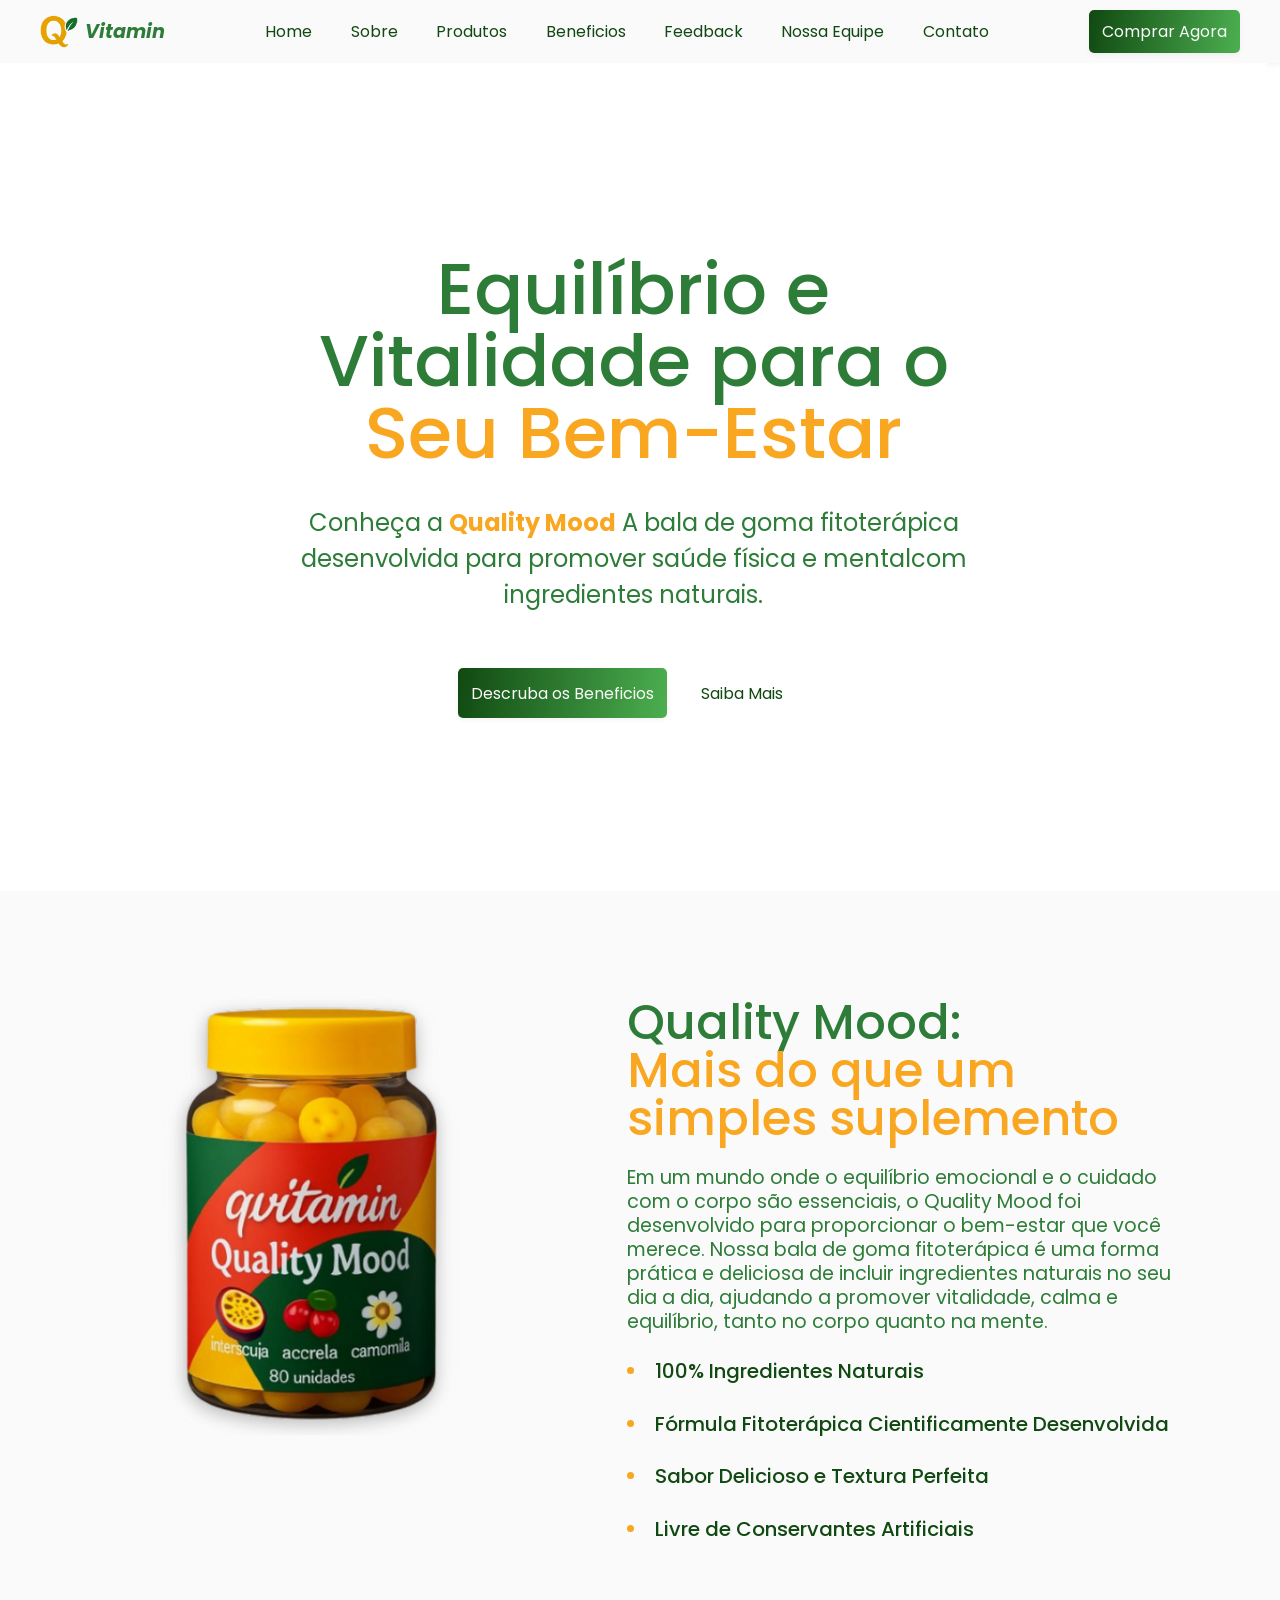
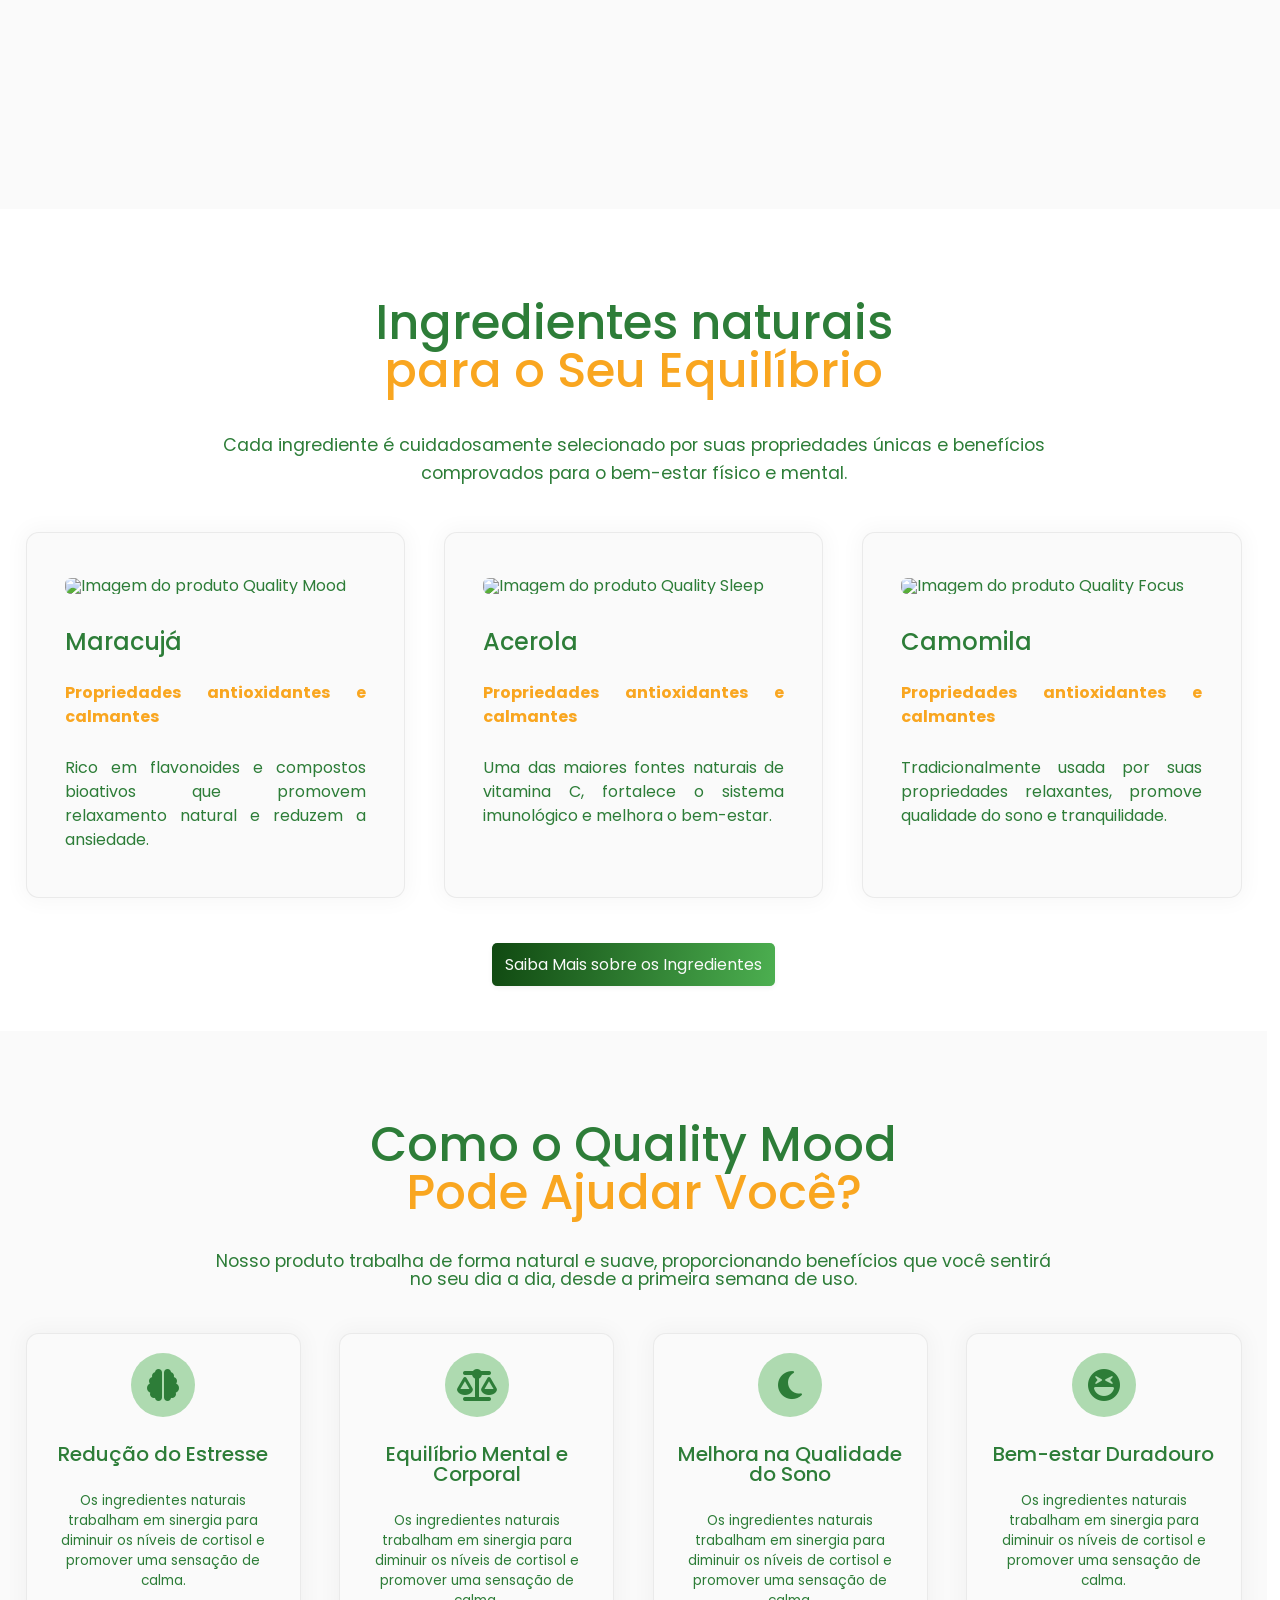
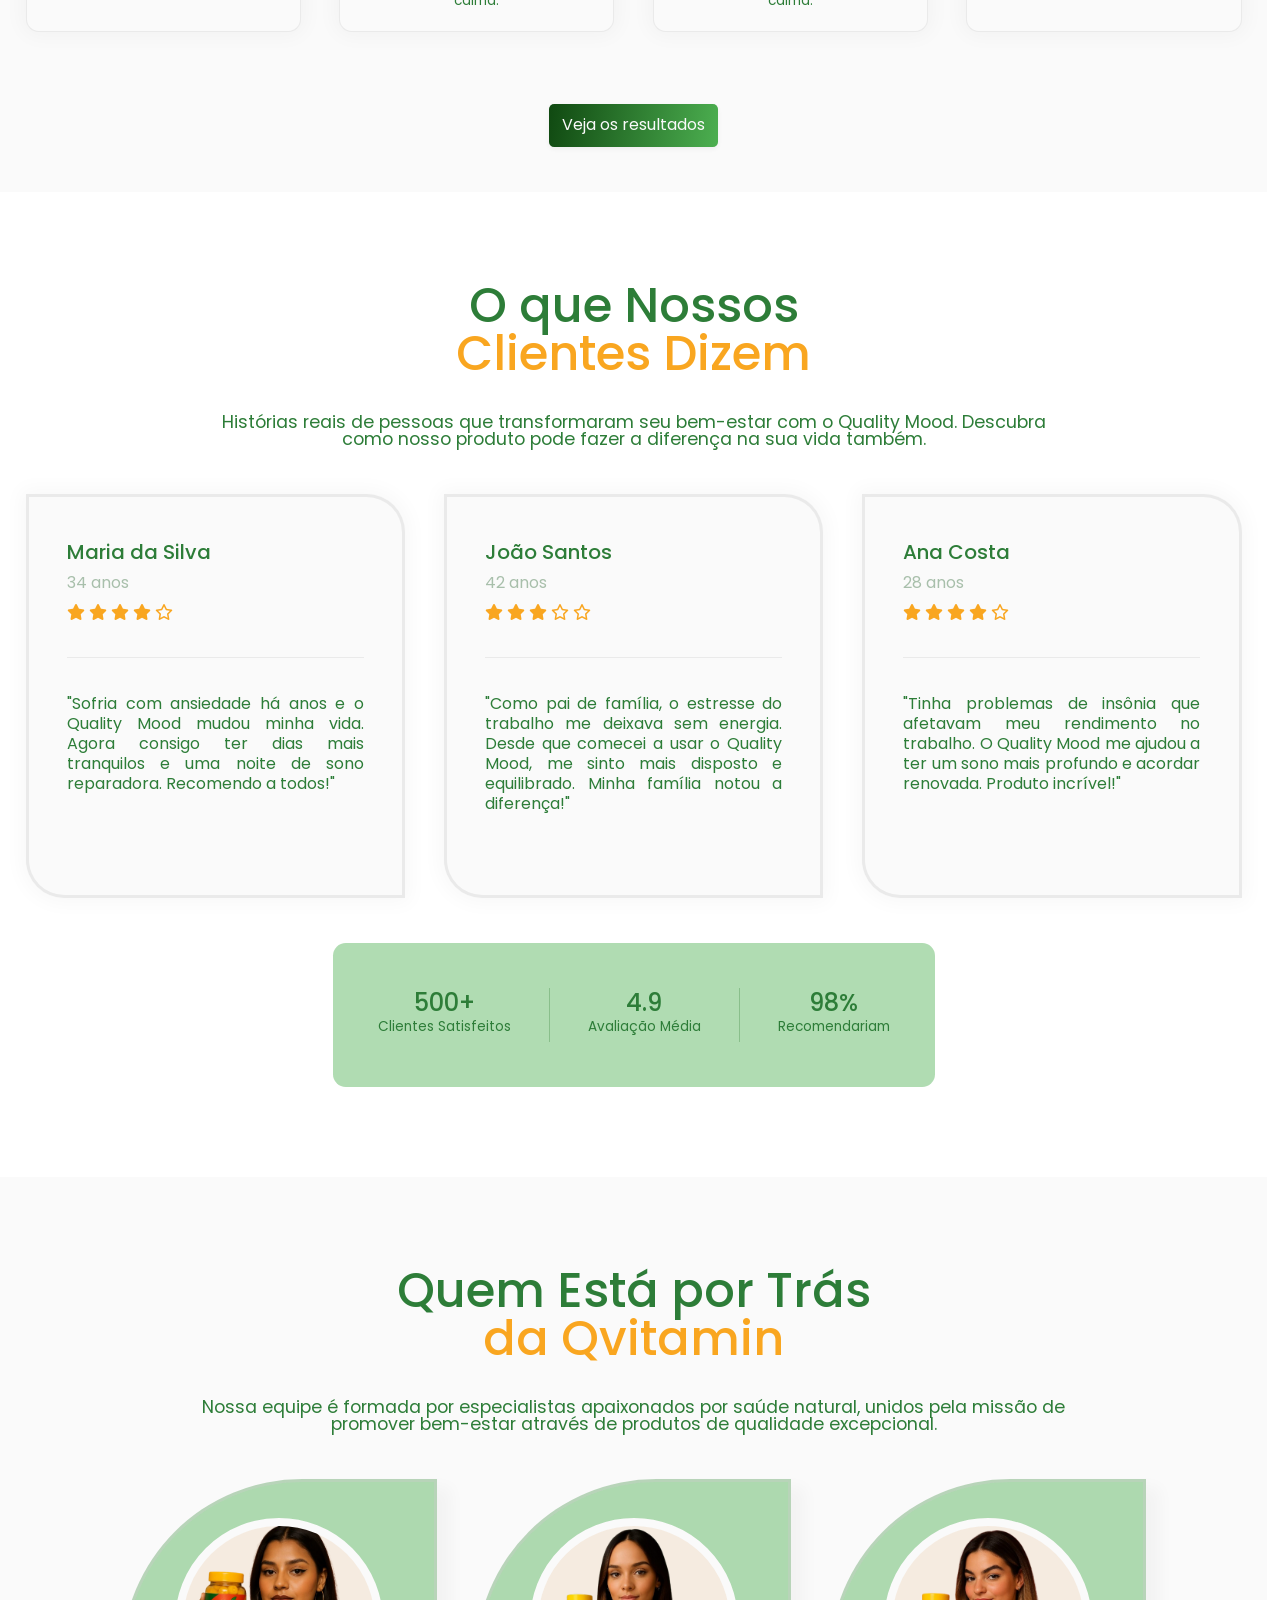
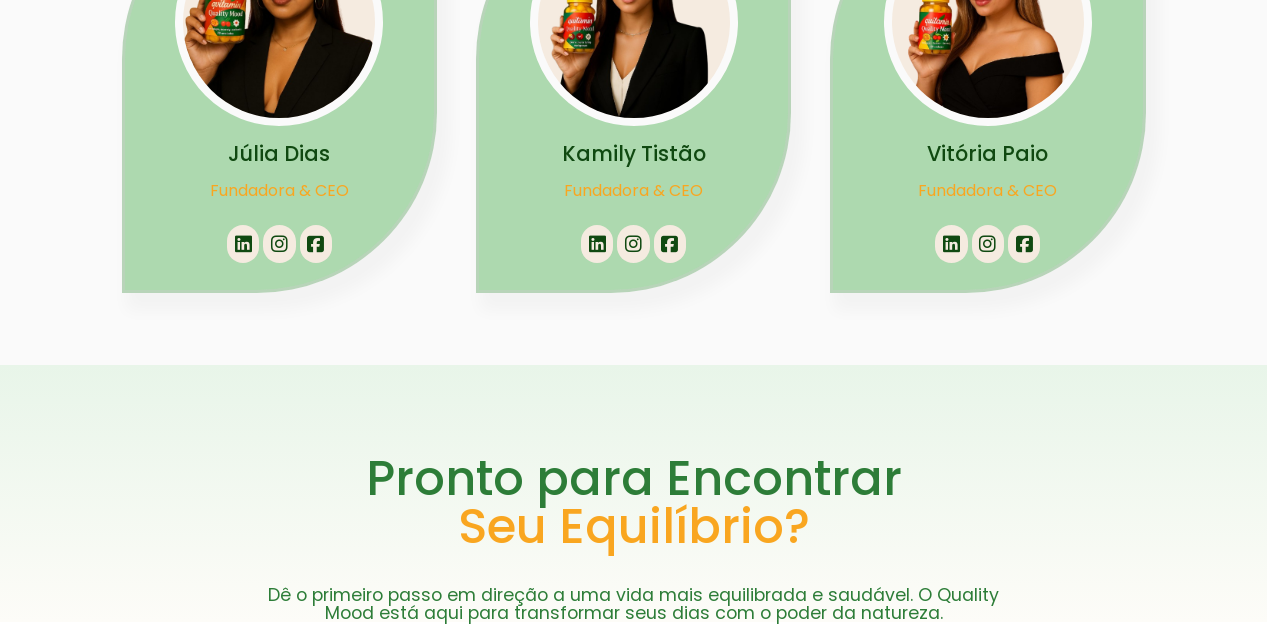
==== commit 3448673f: "Concluindo a section team e iniciando a section buy" ====
--- a/src/index.html
+++ b/src/index.html
@@ -32,6 +32,7 @@
                 <li><a href="#products">Produtos</a></li>
                 <li><a href="#results">Beneficios</a></li>
                 <li><a href="#feedback">Feedback</a></li>
+                <li><a href="#about-team">Nossa Equipe</a></li>
                 <li><a href="#">Contato</a></li>
             </ul>
             <a href="#" class="btn_default">Comprar Agora</a>
@@ -210,10 +211,55 @@
                 </article>
             </div>
         </section>
+        <section class="section-team">
+            <header>
+                <h2 class="subtitle">Quem Está por Trás</h2>
+                <h2 class="subtitle"><span>da Qvitamin</span></h2>
+                <p>Nossa equipe é formada por especialistas apaixonados por saúde natural, unidos pela missão de</p>
+                <p>promover bem-estar através de produtos de qualidade excepcional.</p>
+            </header>
+            <div>
+                <article>
+                    <img src="../assets/img/img_team_1.png" alt="Imagem do membro da equipe">
+                    <h3>Júlia Dias</h3>
+                    <p>Fundadora & CEO</p>
+                    <span>
+                        <a href="#"><i class="fa-brands fa-linkedin" alt="Icone Linkedin"></i></a>
+                        <a href="#"><i class="fa-brands fa-instagram" alt="Icone Instagram"></i></a>
+                        <a href=""><i class="fa-brands fa-square-facebook"></i></a>
+                    </span>
+                </article>
+                <article>
+                    <img src="../assets/img/img_team_2.png" alt="Imagem do membro da equipe">
+                    <h3>Kamily Tistão</h3>
+                    <p>Fundadora & CEO</p>
+                    <span>
+                        <a href="#"><i class="fa-brands fa-linkedin" alt="Icone Linkedin"></i></a>
+                        <a href="#"><i class="fa-brands fa-instagram" alt="Icone Instagram"></i></a>
+                        <a href=""><i class="fa-brands fa-square-facebook"></i></a>
+                    </span>
+                </article>
+                <article>
+                    <img src="../assets/img/img_team_3.png" alt="Imagem do membro da equipe">
+                    <h3>Vitória Paio</h3>
+                    <p>Fundadora & CEO</p>
+                    <span>
+                        <a href="#"><i class="fa-brands fa-linkedin" alt="Icone Linkedin"></i></a>
+                        <a href="#"><i class="fa-brands fa-instagram" alt="Icone Instagram"></i></a>
+                        <a href=""><i class="fa-brands fa-square-facebook"></i></a>
+                    </span>
+                </article>
+        </section>
+        <section class="section-buy">
+            <header>
+                <h2 class="subtitle">Pronto para Encontrar</h2>
+                <h2 class="subtitle"><span>Seu Equilíbrio?</span></h2>
+                <p>Dê o primeiro passo em direção a uma vida mais equilibrada e saudável. O Quality</p>
+                <p>Mood está aqui para transformar seus dias com o poder da natureza.</p>
+            </header>
+        </section>
     </main>
     <footer>
 
     </footer>
-</body>
-
-</html>+</body>
--- a/css/style.css
+++ b/css/style.css
@@ -77,8 +77,7 @@
     transition: 0.5s;
 }
 .btn_default:hover {
-    transform: scale(1.02);
-    transition: 0.3s;
+    transform: scale(1.01);
     font-weight: bold;
 }
 
@@ -95,7 +94,6 @@
     background-position: center;
     background-repeat: no-repeat;
     background-attachment: fixed;
-    box-shadow: inset 7px -7px 10px rgba(0, 0, 0, 0.05);
 }
 .hero-section {
     width: 55vw;
@@ -136,8 +134,7 @@
 .btn_second:hover {
     background: #F9A620;
     color: #fafafa;
-    transform: scale(1.02);
-    transition: 0.3s;
+    transform: scale(1.01);
     font-weight: bold;
 }
 
@@ -151,7 +148,6 @@
     background-color: #fafafa;
     gap: 3vw;
     color: #2d7d38;
-    box-shadow: inset 7px -7px 10px rgba(0, 0, 0, 0.05);
 }
 .section-about figure {
     width: 40vw;
@@ -198,7 +194,6 @@
     padding-block: 10vh 0;
     background-color: #fff;
     color: #2d7d38;
-    box-shadow: inset 7px -7px 10px rgba(0, 0, 0, 0.05);
 }
 .section-products header{
     width: 99vw;
@@ -226,13 +221,13 @@
     background-color: #fafafa;
     border: solid 1px #cccccc59;
     text-align:justify;
-    box-shadow: 0px 0px 20px 5px rgba(0, 0, 0, 0.03);
+    transition: all 0.5s ease; 
+    box-shadow: 0 0 1.25rem 0.3125rem rgba(0, 0, 0, 0.03);
 }
 .section-products article:hover{
-    transform: scale(1.05);
-    transition: 0.7s;
+    transform: translateY(-0.5rem);
     background-color: #f5ebe04b;
-    box-shadow: 0px 0px 10px 10px rgba(0, 0, 0, 0.05);
+    box-shadow: 0 1rem 1.25rem rgba(0, 0, 0, 0.03);
 }
 .section-products article img{
     width: 23.5vw;
@@ -265,7 +260,6 @@
     padding-block: 10vh 0;
     background-color: #fafafa;
     color: #2d7d38;
-    box-shadow: inset 7px -7px 10px rgba(0, 0, 0, 0.05);
 }
 .section-results header{
     width: 99vw;
@@ -290,7 +284,8 @@
     border-radius: 1vw;
     background-color: #fafafa;
     border: solid 1px #cccccc59;
-    box-shadow: 0px 0px 20px 5px rgba(0, 0, 0, 0.03);
+    transition: all 0.5s ease; 
+    box-shadow: 0 0 1.25rem 0.3125rem rgba(0, 0, 0, 0.03);
 }
 .section-results header p{
     font-size: 1.1rem;
@@ -310,19 +305,18 @@
     justify-content: center;
     border-radius: 50vw;
     background-color: #4caf5070;
+    transition: all 0.5s ease; 
 }
 .section-results article:hover{
     background-color: #4caf50;
     color: #fafafa;
-    transform: scale(1.05);
-    transition: all 0.5s ease; 
-    box-shadow: 0px 0px 20px 5px rgba(0, 0, 0, 0.03);
+    transform: translateY(-0.5rem);
+    box-shadow: 0 0 1.25rem 0.3125rem rgba(0, 0, 0, 0.03);
 }
 .section-results article:hover i{
     background-color: #fafafa;
     color: #4caf50;
     transform: rotate(10deg) scale(1.1);
-    transition: all 0.5s ease; 
 }
 .section-results .btn_center{
     display: flex;
@@ -338,10 +332,9 @@
     flex-direction: column;
     align-items: center;
     text-align: center;
-    padding-block: 10vh 0;
+    padding: 10vh 0 10vh 0;
     background-color: #fff;
     color: #2d7d38;
-    box-shadow: inset 7px -7px 10px rgba(0, 0, 0, 0.05);
 }
 .section-feedback header{
     width: 99vw;
@@ -370,7 +363,8 @@
     border: solid 3px #cccccc59;
     border-radius: 0 3vw 0 3vw;
     text-align:justify;
-    box-shadow: 0px 0px 20px 5px rgba(0, 0, 0, 0.03);
+    transition: all 0.5s ease; 
+    box-shadow: 0 0 1.25rem 0.3125rem rgba(0, 0, 0, 0.03);
 }   
 .section-feedback article p{
     font-size: 1rem;
@@ -391,10 +385,9 @@
 }
 .section-feedback article:hover{
     border-color: #4caf50;
-    transform: scale(1.05);
-    transition: all 0.5s ease; 
-    transform: rotate(1deg) scale(1.05);
-    box-shadow: 0px 0px 20px 5px rgba(0, 0, 0, 0.03);
+    transform: scale(1.02);
+    transform: rotate(1deg) scale(1.02);
+    box-shadow: 0 0 1.25rem 0.3125rem rgba(0, 0, 0, 0.03);
 }
 .section-feedback .card-media-feedback{
     width: 40vw;
@@ -428,4 +421,111 @@
     height: 6vh;
     width: 0.01vw;
     background-color: rgba(46, 125, 50, 0.3);
+}
+
+/*Section Team */
+
+.section-team{
+    width: 99vw;
+    display: flex;
+    flex-direction: column;
+    align-items: center;
+    text-align: center;
+    padding-block: 10vh 0;
+    background-color: #fafafa;
+    color: #2d7d38;
+}
+.section-team header{
+    width: 99vw;
+}
+.section-team header h2 span{
+    display: block;
+    margin-block-end: 4vh;
+}
+.section-team header p{
+    font-size: 1.1rem;
+    animation: fadeUp 1.5s ease-out;
+}
+.section-team div{
+    width: 80vw;
+    padding: 5vh 0 8vh;
+    display: flex;
+    gap: 3vw;
+    align-items: center;
+    justify-content: space-between;
+}
+.section-team article{
+    width: 25vw;
+    padding: 4vh 1vw;
+    display: flex;
+    flex-direction: column;
+    align-items: center;
+    gap: 2vh;
+    border-radius: 1vw;
+    border: solid 3px #cccccc59;
+    background-color: #4caf5070;
+    border-radius: 20vh 0 20vh 0;
+    box-shadow: 0.56rem 0.81rem 1rem 0.31rem rgba(0, 0, 0, 0.03);
+    transition: all 0.5s ease-out; 
+}
+.section-team article img{
+    width: 15vw;
+    border-radius: 50vw;    
+    border: solid 0.5rem #fafafa;
+    background: linear-gradient(to bottom, #e8f5e9, #fdfcf8);
+    background: #f5ebe0;
+    transition: all 0.5s ease-out; 
+}
+.section-team article:hover{
+    transform: scale(1.01);
+    box-shadow: 0 0 1.25rem 0.3125rem rgba(0, 0, 0, 0.03);
+}
+.section-team article:hover img{
+    border: solid 0.5rem #f5ebe0;
+}
+.section-team article h3{
+    font-size: 1.3rem;
+    color: #104911;
+}
+.section-team article p{
+    font-size: 1rem;
+    color: #F9A620;
+    margin-block-end: 2vh;
+}
+.section-team article span a{
+    color: #104911;
+    font-size: 1.2rem;
+    gap: 1vw;    
+    transition: all 0.5s ease-out; 
+    background-color: #f5ebe0;
+    padding: 0.6vh 0.6vw;
+    border-radius: 50vw;
+}
+.section-team article span a:hover{
+    color: #f5ebe0;
+    background-color: #F9A620;
+
+}
+/* Section buy*/
+.section-buy{
+    width: 99vw;
+    display: flex;
+    flex-direction: column;
+    align-items: center;
+    justify-content: center;
+    text-align: center;
+    padding-block: 10vh 0;
+    background: linear-gradient(to bottom, #e8f5e9, #fdfcf8);
+    color: #2d7d38;
+}
+.section-buy header{
+    width: 99vw;
+}
+.section-buy h2 span{
+    display: block;
+    margin-block-end: 4vh;
+}
+.section-buy p{
+    font-size: 1.1rem;
+    animation: fadeUp 1.5s ease-out;
 }
--- a/css/default.css
+++ b/css/default.css
@@ -1,15 +1,14 @@
 h1 {
   font-size: 2rem; /* tamanho base para qualquer h1 */
-  font-weight: bold;
+  font-weight: 500;
 }
-
 h2 {
   font-size: 1.5rem;
-  font-weight: bold;
+  font-weight: 500;
 }
 h3 {
   font-size: 1.25rem;
-  font-weight: bold;
+  font-weight: 500;
 }
 .subtitle {
     font-size: 3rem;
@@ -18,4 +17,7 @@
 }
 .subtitle span {
     color: #F9A620;
-}+}
+/* 
+    background: #4CAF50;
+    background: radial-gradient(circle, rgba(76, 175, 80, 1) 0%, rgba(16, 73, 17, 1) 100%); */
